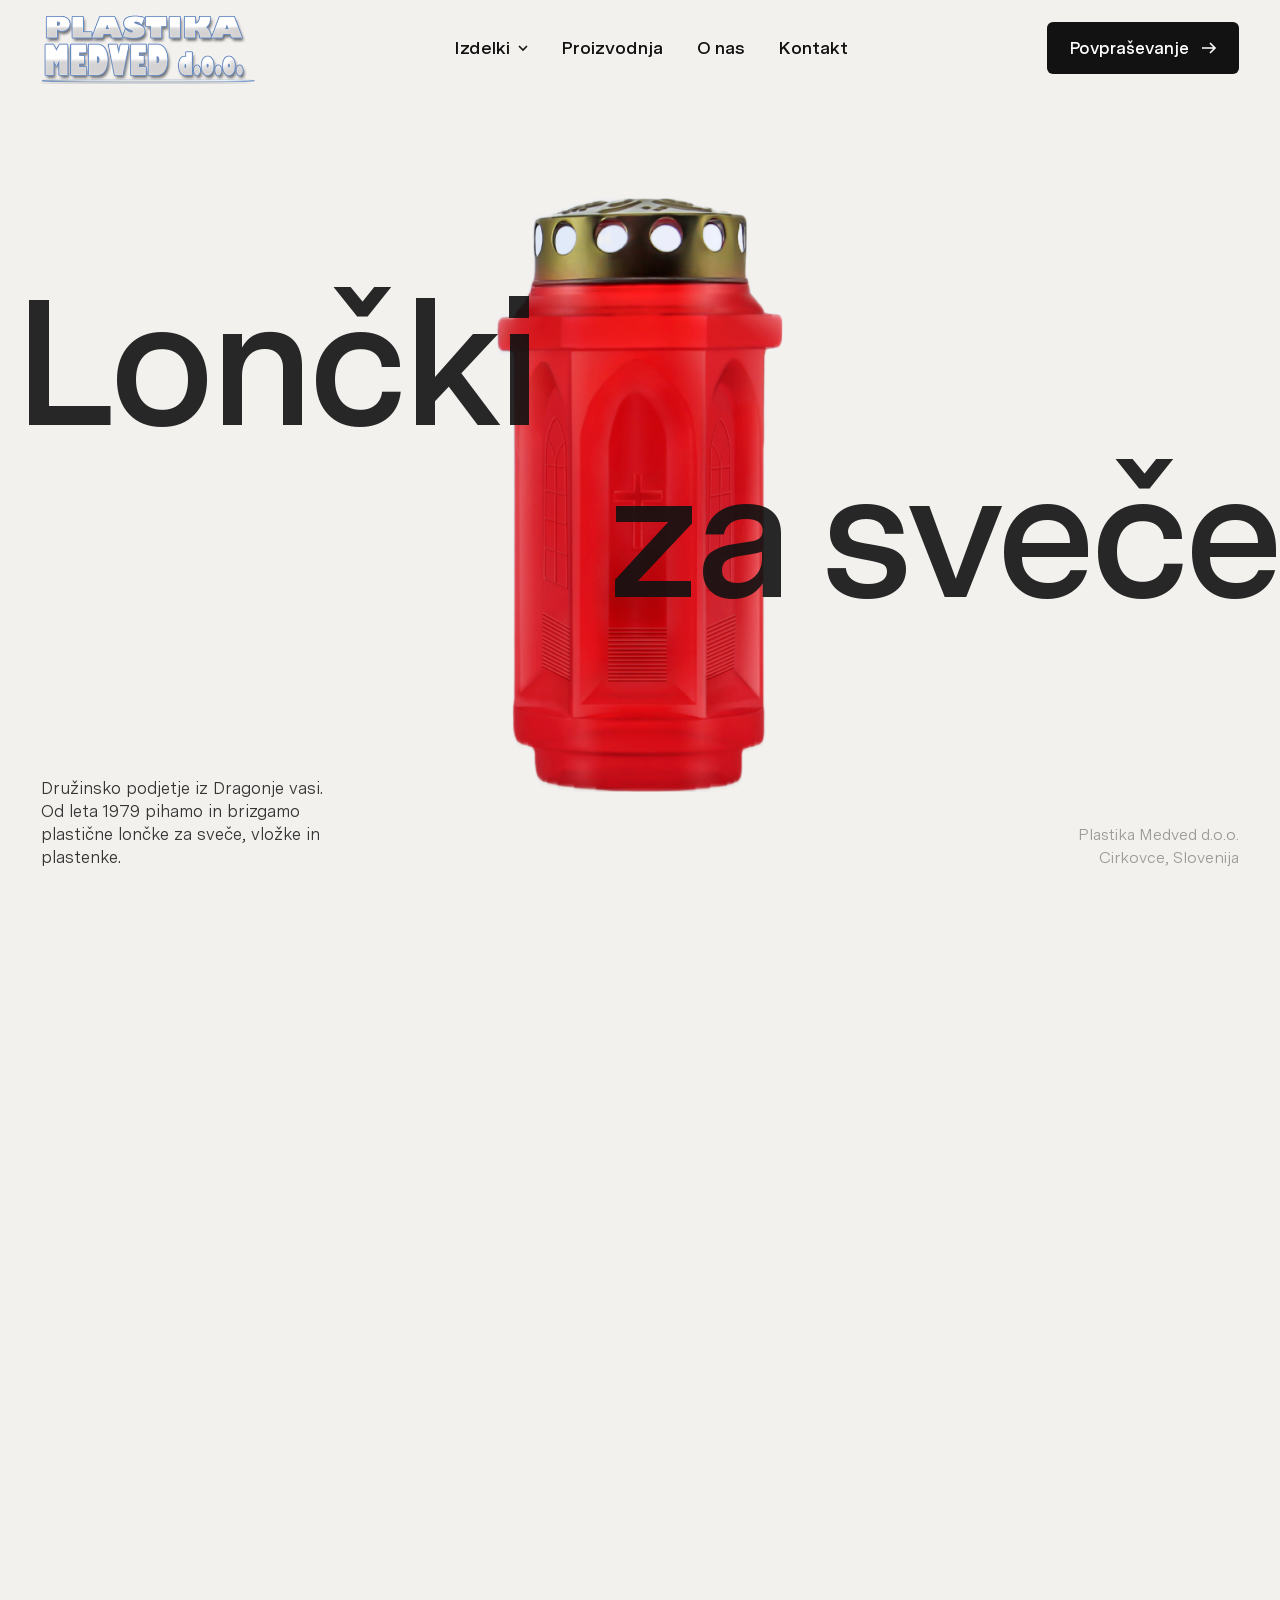
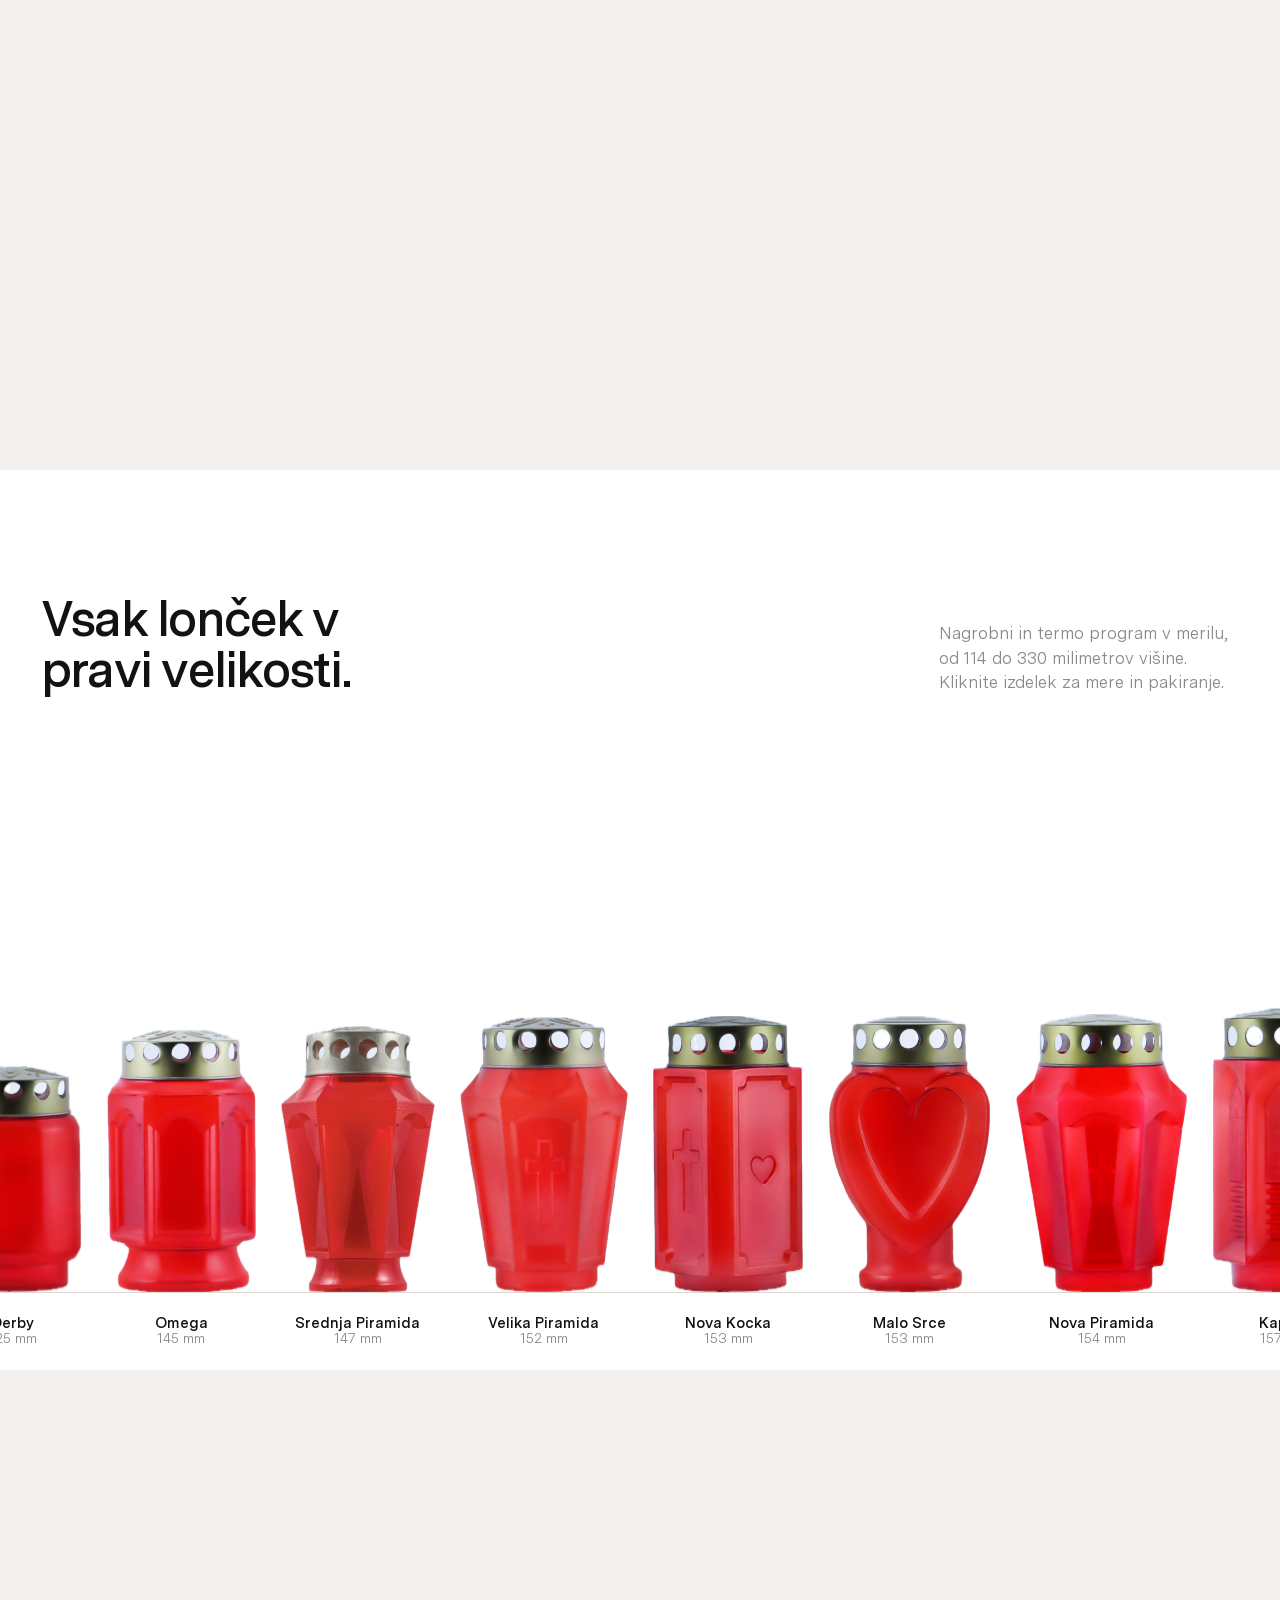
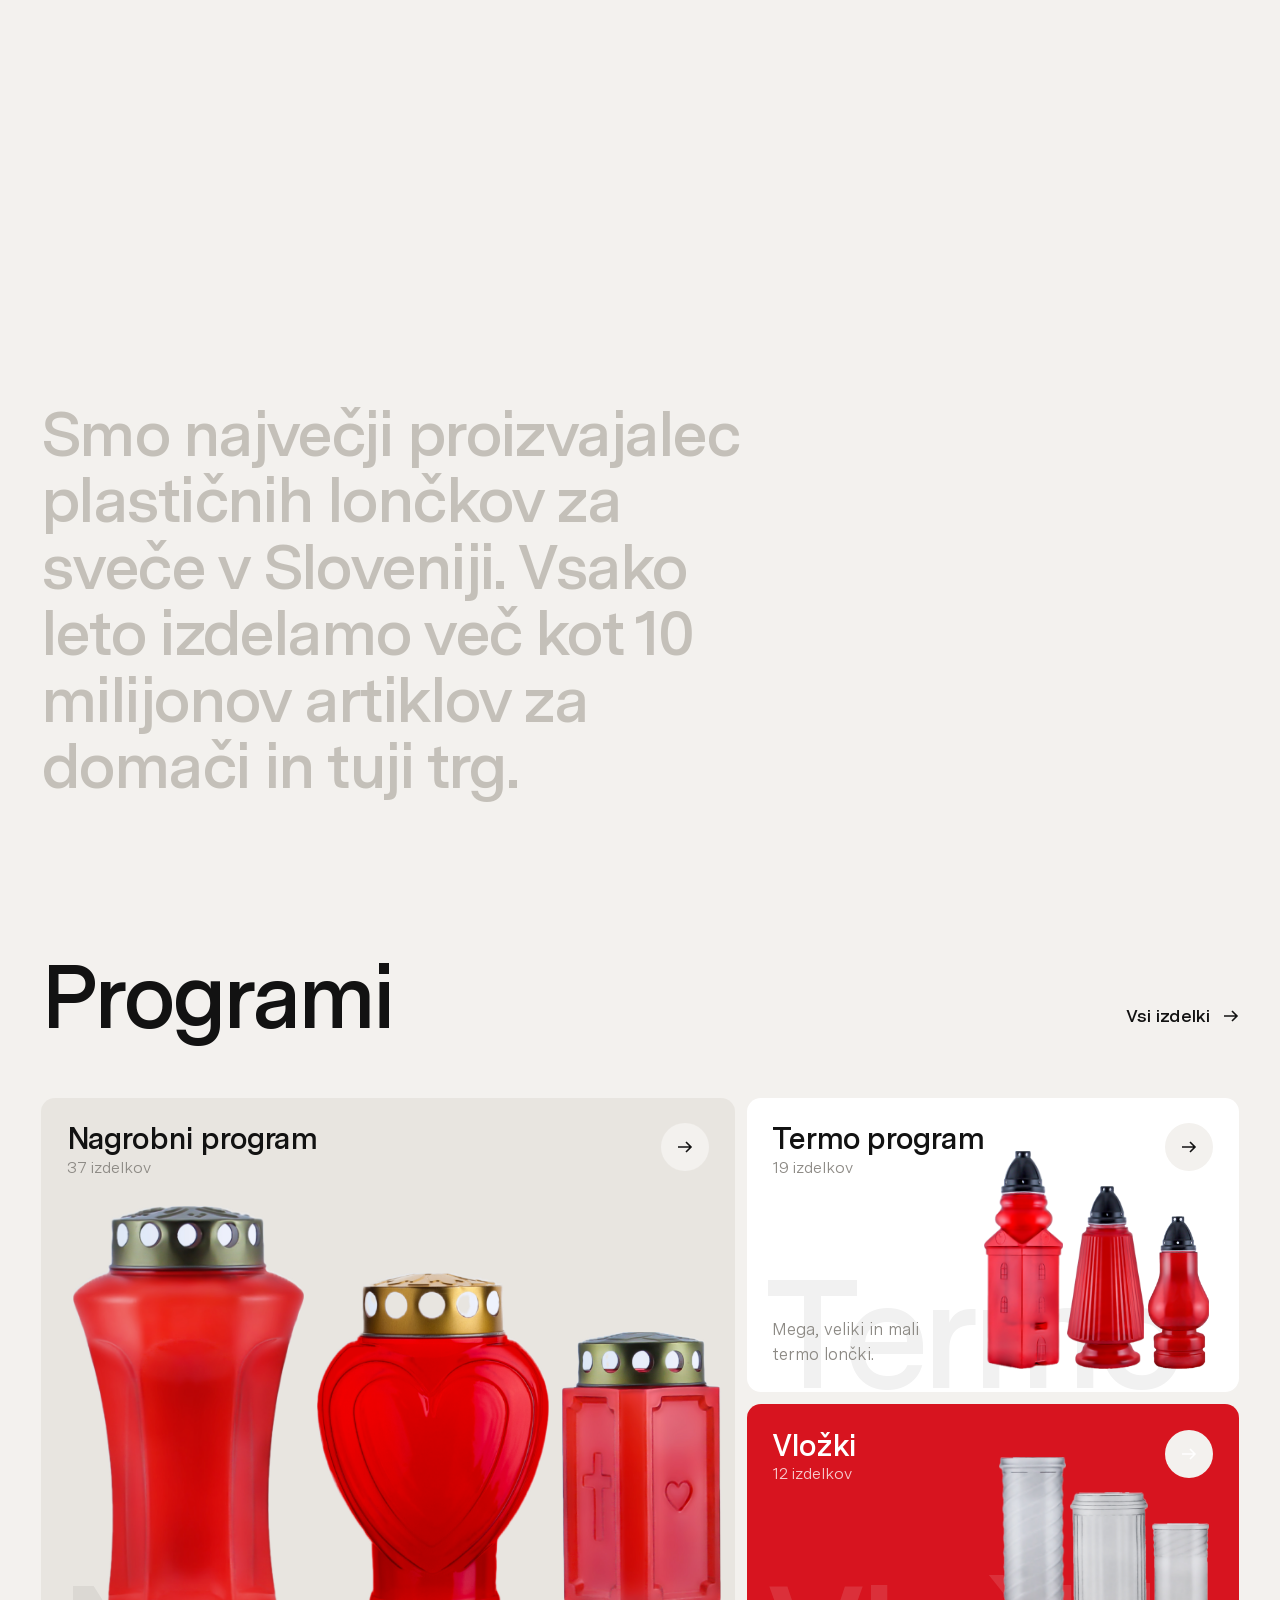
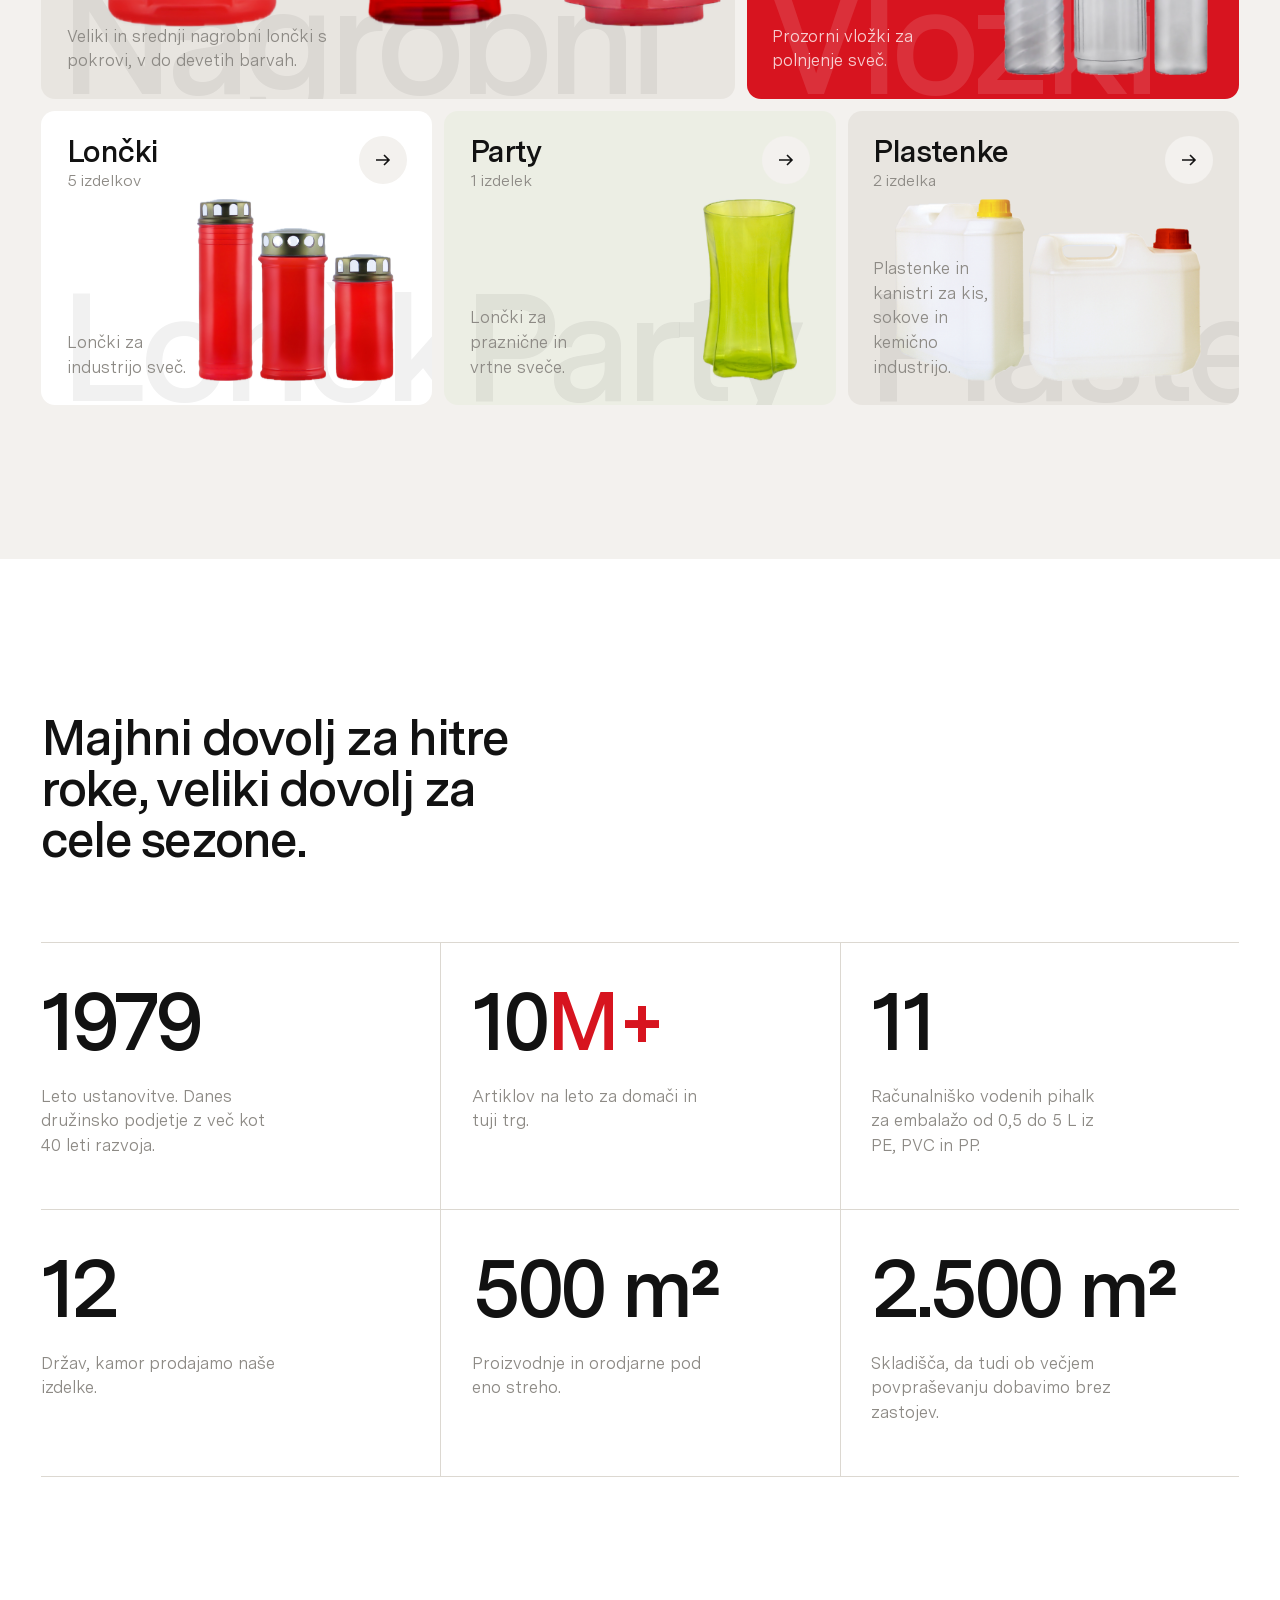
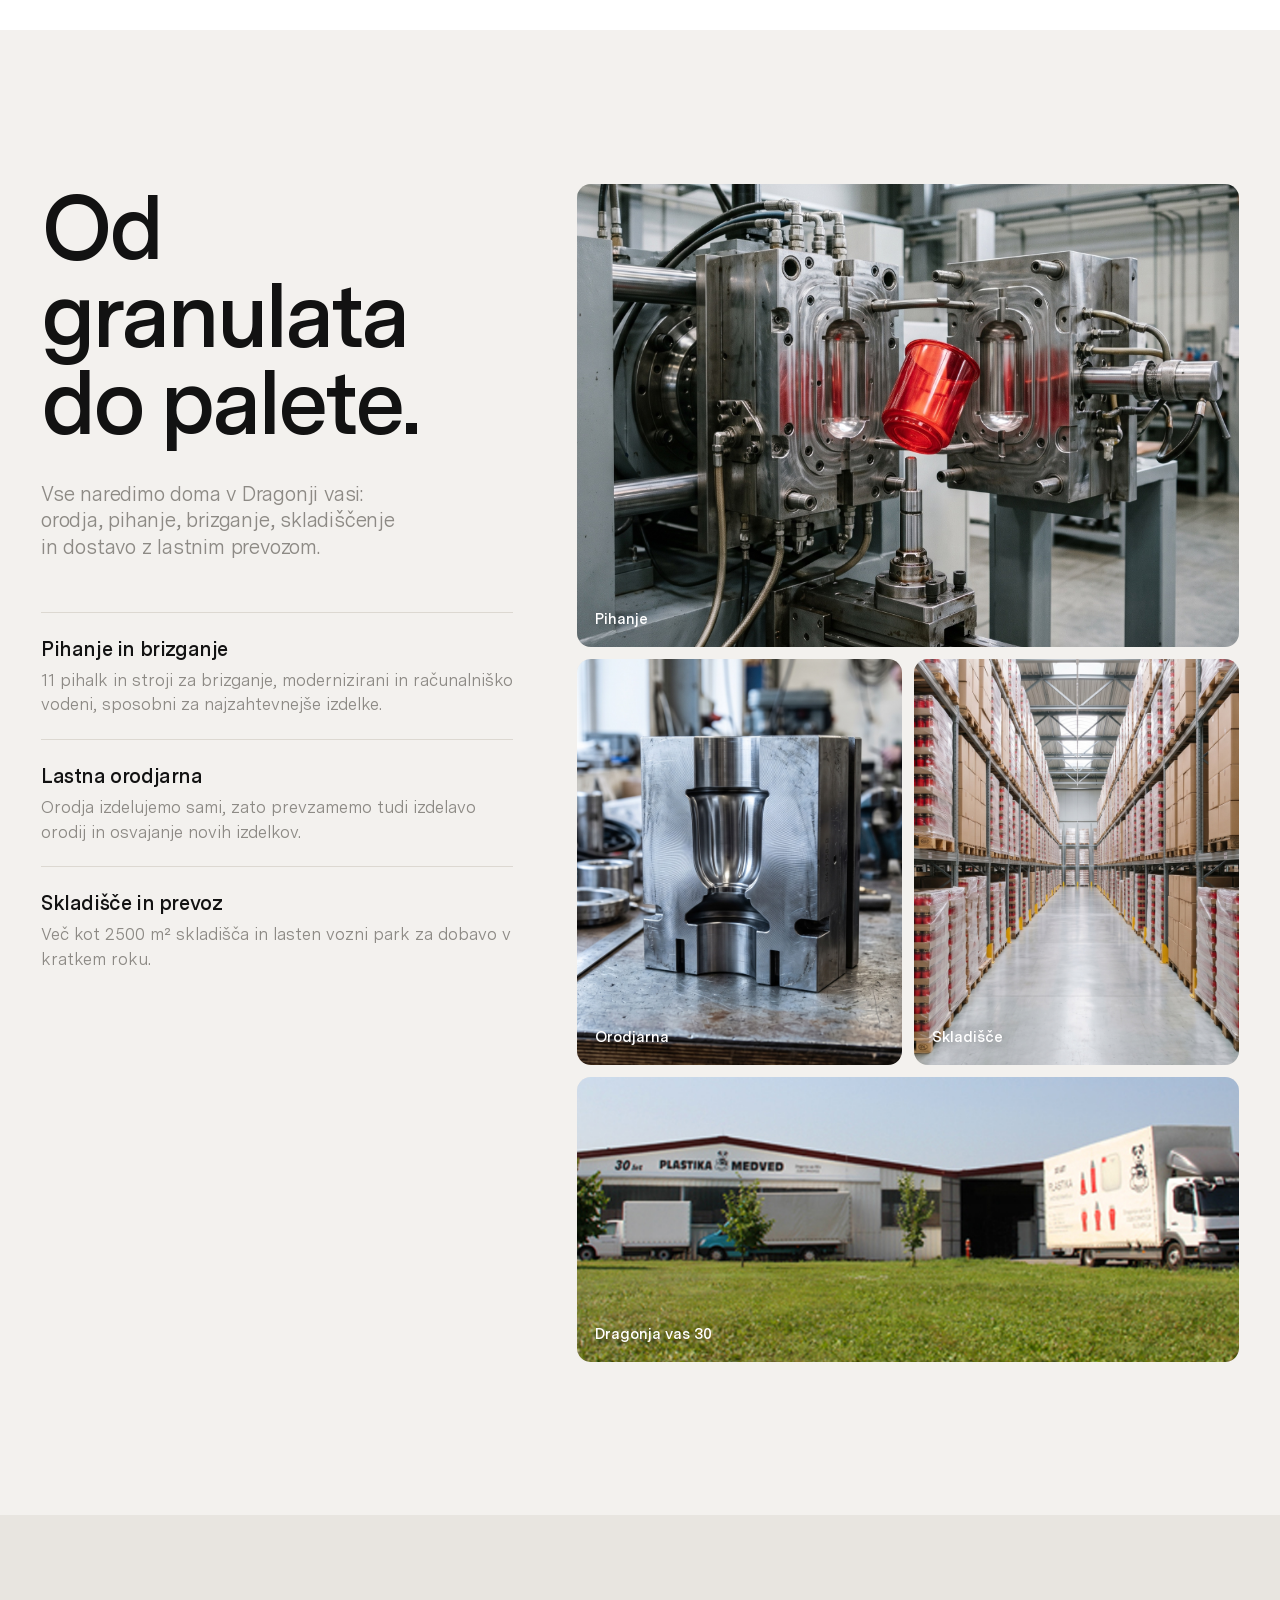
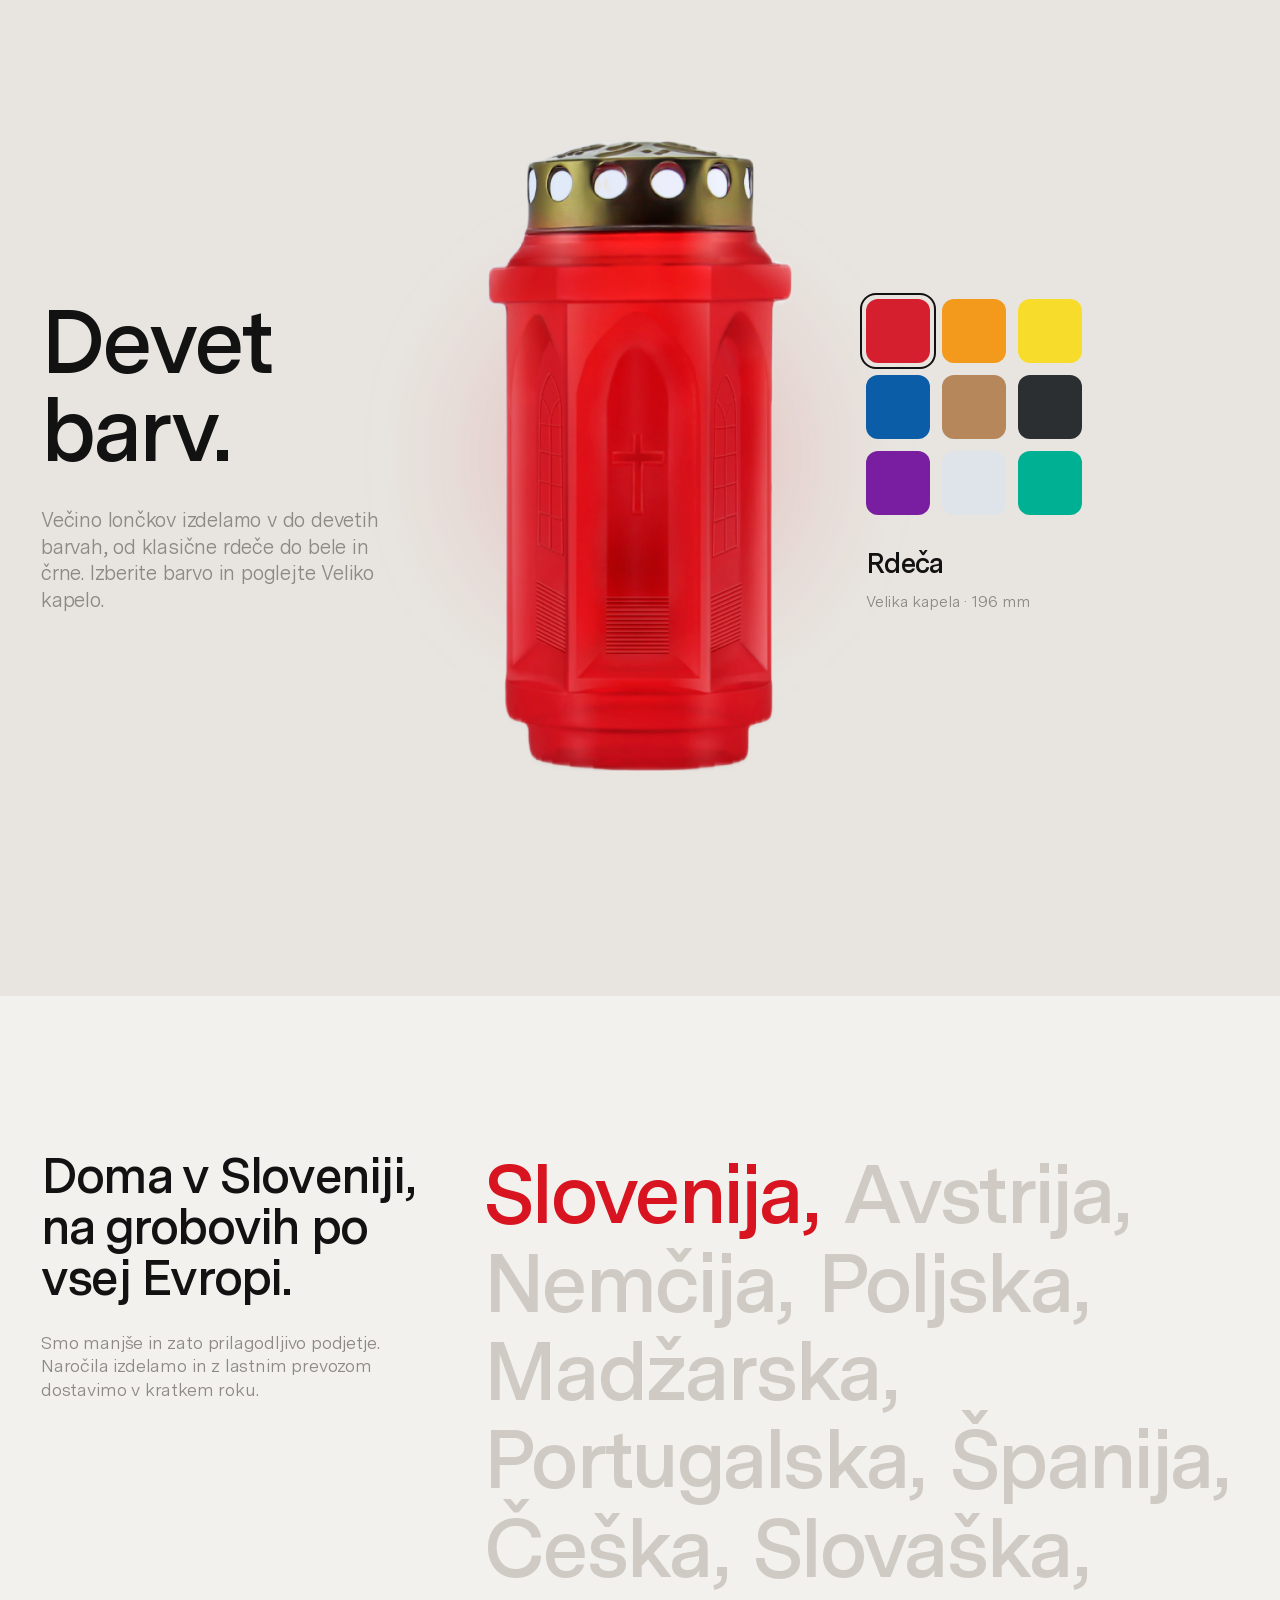
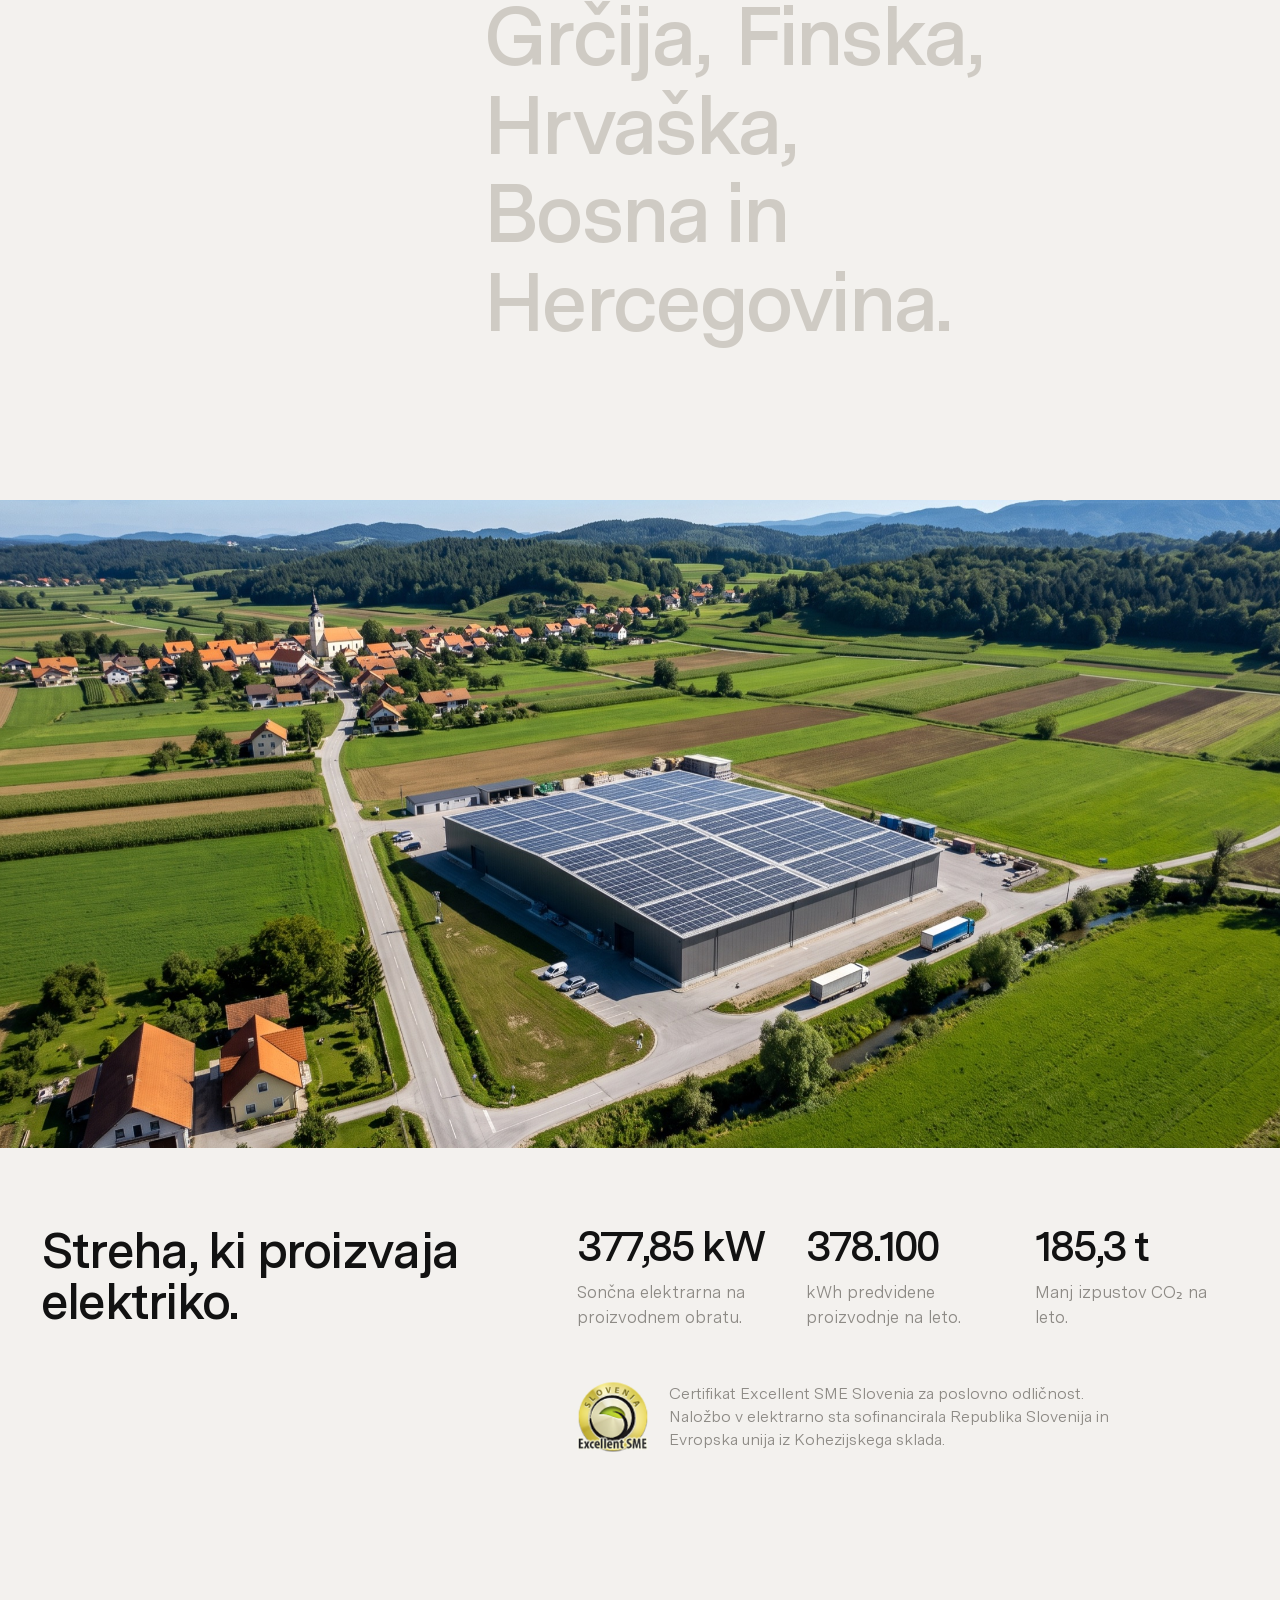
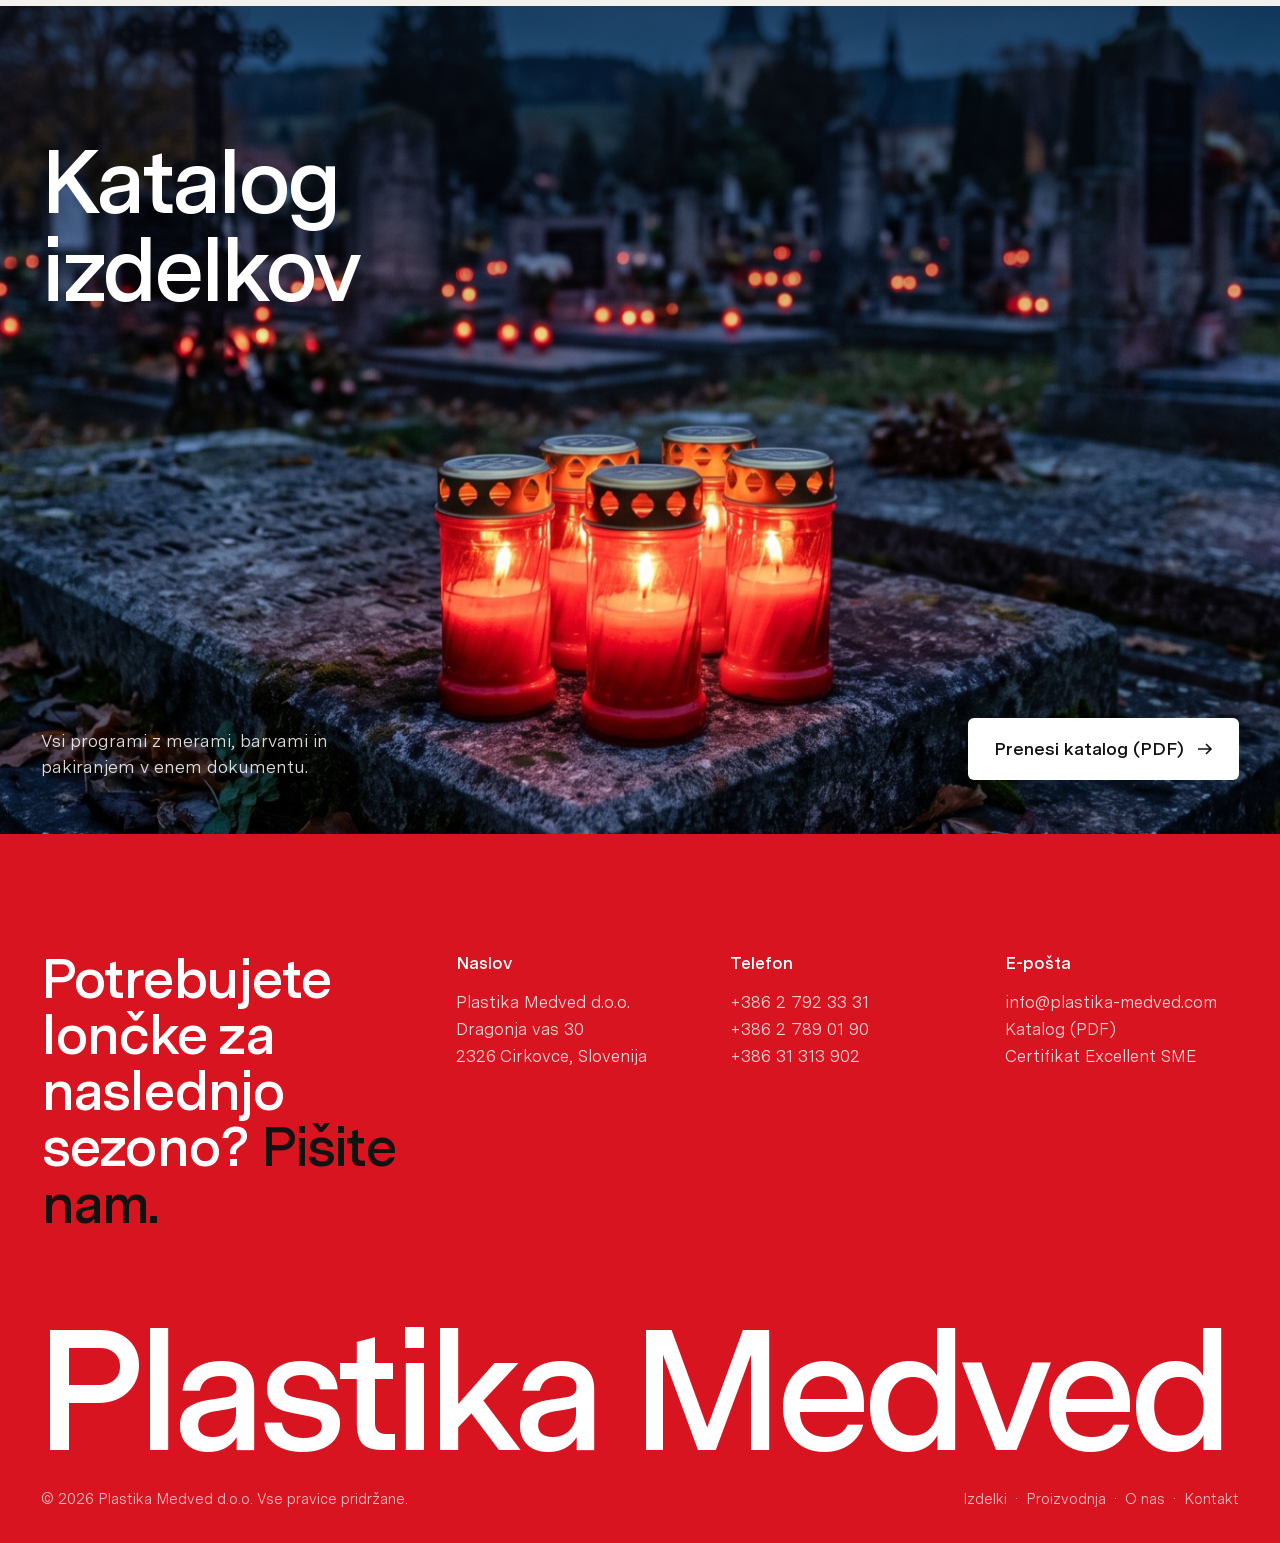
==== index.html @ 5fda0aa8 "Plastika Medved redesign pitch Co-Authored-By: Claude Opus 5.5 <noreply@anthropic.com>" ====
<!doctype html>
<html lang="sl" class="no-js">
<head>
<meta charset="utf-8">
<meta name="viewport" content="width=device-width,initial-scale=1">
<title>Plastika Medved · Lončki za sveče od leta 1979</title>
<meta name="description" content="Plastika Medved d.o.o. iz Dragonje vasi je največji proizvajalec plastičnih lončkov za sveče v Sloveniji. Nagrobni in termo program, lončki, vložki in plastenke.">
<meta name="robots" content="noindex">
<link rel="icon" href="assets/img/favicon.png">
<link rel="stylesheet" href="assets/css/site.css?v=11">
<style>
/* HERO */
.hero{height:100vh;height:100svh;position:relative;overflow:hidden;background:var(--bg)}
.hero-stage{position:absolute;inset:0}
.hero-word{position:absolute;font-size:clamp(64px,14vw,330px);white-space:nowrap;z-index:4;pointer-events:none}
.hero-word.l{left:var(--gutter);top:calc(50% - .98em)}
.hero-word.r{right:var(--gutter);top:calc(50% - .02em)}
.hero-candle{position:absolute;left:50%;bottom:12vh;height:66vh;width:auto;transform:translateX(-50%);z-index:3;will-change:transform}
.hero-line{position:absolute;inset:auto 0 0 0;height:0}
.hero-ghost{position:absolute;bottom:12vh;width:auto;opacity:0;z-index:2;will-change:transform,opacity}
.hero-foot{position:absolute;left:var(--gutter);right:var(--gutter);bottom:clamp(28px,4vh,48px);display:flex;justify-content:space-between;align-items:flex-end;gap:24px;z-index:4}
.hero-foot p{max-width:30ch;font-size:clamp(17px,1.25vw,22px);line-height:1.35}
.hero-foot .meta{font-size:16px;color:var(--gray);text-align:right}
.hero-end{position:absolute;left:0;right:0;top:calc(var(--nav-h) + 6vh);text-align:center;opacity:0;z-index:4}
.hero-end .h3{max-width:16ch;margin:0 auto}

/* SCALE LINE-UP */
.scale{background:var(--paper);position:relative;overflow:hidden}
.scale-pin{height:100vh;height:100svh;display:flex;flex-direction:column;justify-content:space-between;padding:calc(var(--nav-h) + 3vh) 0 5vh}
.scale-head{display:flex;justify-content:space-between;align-items:flex-end;gap:40px}
.scale-head .h3{max-width:14ch}
.scale-head p{max-width:30ch;color:var(--gray)}
.scale-track{display:flex;align-items:flex-end;gap:clamp(18px,2vw,40px);padding:0 var(--gutter);width:max-content;position:relative}
.scale-track::after{content:"";position:absolute;left:0;right:0;bottom:52px;height:1px;background:var(--stone-2)}
.sitem{display:flex;flex-direction:column;align-items:center;gap:22px;flex:none;cursor:pointer}
.sitem img{width:auto;transition:transform .5s var(--ease)}
.sitem:hover img{transform:translateY(-10px)}
.sitem span{font-size:14px;color:var(--gray);white-space:nowrap;height:30px;text-align:center;line-height:1.1}
.sitem span b{display:block;color:var(--ink);font-weight:500;font-size:15px}
.scale-progress{height:2px;background:var(--stone);margin:0 var(--gutter);position:relative}
.scale-progress i{position:absolute;inset:0;background:var(--red);transform-origin:left;transform:scaleX(0)}

/* STATEMENT */
.statement p{font-size:clamp(34px,5vw,104px);font-weight:500;letter-spacing:-.04em;line-height:1.04;max-width:20ch}
.statement .fw{transition:none}

/* PROGRAMS BENTO */
.programs-head{display:flex;justify-content:space-between;align-items:flex-end;gap:40px;margin-bottom:clamp(40px,4vw,72px)}
.bento{display:grid;grid-template-columns:repeat(12,1fr);grid-auto-rows:clamp(240px,23vw,460px);gap:12px}
.tile{position:relative;border-radius:14px;overflow:hidden;background:var(--paper);padding:clamp(22px,2vw,36px);display:flex;flex-direction:column;justify-content:space-between}
.tile .word{position:absolute;left:clamp(14px,1.4vw,28px);bottom:-.12em;font-size:clamp(80px,12vw,250px);font-weight:500;letter-spacing:-.06em;line-height:1;color:rgba(18,18,18,.06);white-space:nowrap;pointer-events:none}
.tile .t-top{display:flex;justify-content:space-between;align-items:flex-start;position:relative;z-index:2;gap:20px}
.tile h3{font-size:clamp(26px,2.4vw,46px);letter-spacing:-.035em;font-weight:500;line-height:1.02}
.tile .cnt{font-size:16px;color:var(--gray);white-space:nowrap}
.tile p{position:relative;z-index:2;max-width:26ch;font-size:17px;color:var(--gray)}
.tile .prods{position:absolute;right:clamp(14px,3vw,60px);bottom:8%;height:74%;display:flex;align-items:flex-end;gap:2%;z-index:1}
.tile .prods img{height:100%;width:auto;transition:transform .7s var(--ease)}
.tile .prods img:nth-child(2){height:84%}
.tile .prods img:nth-child(3){height:70%}
.tile:hover .prods img{transform:translateY(-10px)}
.tile:hover .prods img:nth-child(2){transform:translateY(-16px);transition-delay:.04s}
.tile:hover .prods img:nth-child(3){transform:translateY(-22px);transition-delay:.08s}
.tile .go{position:absolute;right:clamp(22px,2vw,36px);top:clamp(22px,2vw,36px);width:48px;height:48px;border-radius:50%;background:var(--bg);display:grid;place-items:center;z-index:3;transition:background .3s,color .3s}
.tile .go svg{width:16px;height:16px}
.tile:hover .go{background:var(--red);color:#fff}
.tile .t-top{padding-right:64px}
.t-nagrobni{grid-column:span 7;grid-row:span 2;background:var(--stone)}
.t-nagrobni .prods{height:70%;bottom:12%}
.t-termo{grid-column:span 5;grid-row:span 1}
.t-vlozki{grid-column:span 5;grid-row:span 1;background:var(--red);color:#fff}
.t-vlozki .cnt,.t-vlozki p{color:rgba(255,255,255,.78)}
.t-vlozki .word{color:rgba(255,255,255,.12)}
.t-loncki{grid-column:span 4;background:var(--paper)}
.t-party{grid-column:span 4;background:#eceee4}
.t-plastenke{grid-column:span 4;background:var(--stone)}
.t-loncki .prods,.t-party .prods,.t-plastenke .prods{height:62%;max-width:54%;justify-content:flex-end}
.tile .prods img{max-width:100%;object-fit:contain;object-position:bottom}
.t-loncki p,.t-party p,.t-plastenke p,.t-termo p,.t-vlozki p{max-width:42%}

/* NUMBERS */
.numbers{background:var(--paper)}
.numbers-grid{display:grid;grid-template-columns:repeat(3,1fr);margin-top:clamp(56px,6vw,110px);border-top:1px solid var(--stone-2)}
.num{padding:clamp(28px,3vw,52px) clamp(0px,2vw,40px) clamp(40px,4vw,72px) 0;border-bottom:1px solid var(--stone-2)}
.num:not(:nth-child(3n+1)){padding-left:clamp(20px,2.4vw,48px);border-left:1px solid var(--stone-2)}
.num strong{display:block;white-space:nowrap;font-size:clamp(56px,6.4vw,150px);font-weight:500;letter-spacing:-.055em;line-height:1;padding-bottom:.08em}
.num strong em{font-style:normal;color:var(--red)}
.num > span{display:block;max-width:24ch;color:var(--gray);margin-top:14px}

/* PRODUCTION */
.prod{display:grid;grid-template-columns:5fr 7fr;gap:clamp(32px,5vw,120px);align-items:start}
.prod-text{position:sticky;top:calc(var(--nav-h) + 6vh)}
.prod-text .lead{margin-top:28px;color:var(--gray)}
.prod-steps{margin-top:clamp(40px,4vw,72px);display:flex;flex-direction:column}
.prod-steps div{padding:22px 0;border-top:1px solid var(--stone-2)}
.prod-steps b{font-weight:500;font-size:clamp(20px,1.5vw,28px);letter-spacing:-.02em;display:block;margin-bottom:4px}
.prod-steps p{color:var(--gray);font-size:17px}
.prod-media{display:flex;flex-direction:column;gap:12px}
.frame{overflow:hidden;border-radius:14px;position:relative;background:var(--stone)}
.frame img{width:100%;height:118%;object-fit:cover;position:absolute;inset:-9% 0 auto 0}
.prod-media .frame:nth-child(1){aspect-ratio:3/2.1}
.prod-media .row{display:grid;grid-template-columns:1fr 1fr;gap:12px}
.prod-media .row .frame{aspect-ratio:4/5}
.cap{position:absolute;left:18px;bottom:16px;color:#fff;font-size:15px;font-weight:500;z-index:2;text-shadow:0 1px 12px rgba(0,0,0,.35)}

/* COLOURS */
.colors{background:var(--stone);overflow:hidden}
.colors-grid{display:grid;grid-template-columns:1fr 1fr 1fr;align-items:center;gap:40px;min-height:86vh}
.colors-grid .lead{margin-top:28px;color:var(--gray)}
.colors-stage{position:relative;height:min(70vh,760px);display:grid;place-items:center}
.colors-stage img{position:absolute;height:100%;width:auto;opacity:0;transform:translateY(16px) scale(.98);transition:opacity .6s var(--ease),transform .8s var(--ease)}
.colors-stage img.on{opacity:1;transform:none}
.colors-stage .glow{position:absolute;width:70%;aspect-ratio:1;border-radius:50%;filter:blur(80px);opacity:.28;transition:background .8s var(--ease)}
.swatches{display:grid;grid-template-columns:repeat(3,auto);gap:12px;justify-content:start}
.sw{width:clamp(64px,5vw,92px);aspect-ratio:1;border-radius:12px;position:relative;transition:transform .35s var(--ease)}
.sw::after{content:"";position:absolute;inset:-6px;border-radius:16px;border:2px solid var(--ink);opacity:0;transition:opacity .3s}
.sw.on::after{opacity:1}
.sw:hover{transform:translateY(-3px)}
.sw-name{margin-top:28px;font-size:clamp(26px,2.2vw,42px);font-weight:500;letter-spacing:-.03em}
.sw-name small{display:block;font-size:16px;color:var(--gray);letter-spacing:0;font-weight:400;margin-top:6px}

/* EXPORT */
.export-grid{display:grid;grid-template-columns:4fr 8fr;gap:clamp(32px,5vw,120px)}
.export-text{position:sticky;top:calc(var(--nav-h) + 6vh);align-self:start}
.export-grid .lead{margin-top:28px;color:var(--gray);font-size:clamp(18px,1.3vw,24px)}
.countries{display:flex;flex-wrap:wrap;gap:0 .32em;font-size:clamp(44px,6.4vw,136px);font-weight:500;letter-spacing:-.045em;line-height:1.08}
.countries span{color:#cfcbc4;transition:color .5s var(--ease)}
.countries span.lit{color:var(--ink)}
.countries span.home{color:var(--red)}

/* SOLAR */
.solar-img{height:clamp(420px,72vh,900px);border-radius:0}
.solar-img img{height:120%;inset:-10% 0 auto 0}
.solar-row{display:grid;grid-template-columns:5fr 7fr;gap:clamp(32px,5vw,120px);padding-top:clamp(56px,6vw,110px)}
.solar-stats{display:grid;grid-template-columns:repeat(3,1fr);gap:24px}
.solar-stats strong{display:block;white-space:nowrap;font-size:clamp(36px,3.3vw,72px);font-weight:500;letter-spacing:-.05em;line-height:1;padding-bottom:.08em}
.solar-stats span{color:var(--gray);font-size:17px;display:block;margin-top:10px}
.solar-note{display:flex;align-items:center;gap:20px;margin-top:clamp(40px,4vw,72px);color:var(--gray);font-size:16px;max-width:60ch}
.solar-note img{width:72px;height:72px;flex:none}

/* CATALOGUE CTA */
.cta{position:relative;height:clamp(560px,92vh,1100px);overflow:hidden;color:#fff}
.cta img{position:absolute;inset:-8% 0 auto 0;width:100%;height:116%;object-fit:cover}
.cta::after{content:"";position:absolute;inset:0;background:linear-gradient(180deg,rgba(8,12,22,.55) 0%,rgba(8,12,22,0) 45%)}
.cta-in{position:absolute;inset:0;z-index:2;padding:calc(var(--nav-h) + 4vh) var(--gutter) 6vh;display:flex;flex-direction:column;justify-content:space-between}
.cta-in .h2{max-width:11ch}
.cta-in .row{display:flex;justify-content:space-between;align-items:flex-end;gap:24px;flex-wrap:wrap}
.cta-in p{max-width:34ch;font-size:clamp(18px,1.3vw,24px);color:rgba(255,255,255,.86)}
.cta .btn{background:#fff;color:var(--ink)}
.cta .btn:hover{background:var(--red);color:#fff}

@media (max-width:1100px){
  .bento{grid-auto-rows:clamp(260px,46vw,420px)}
  .t-nagrobni{grid-column:span 12;grid-row:span 1}
  .t-termo,.t-vlozki{grid-column:span 6}
  .t-loncki,.t-party,.t-plastenke{grid-column:span 6}
  .t-plastenke{grid-column:span 12}
  .prod,.export-grid,.solar-row{grid-template-columns:1fr}
  .prod-text,.export-text{position:static}
  .colors-grid{grid-template-columns:1fr 1fr;min-height:0}
  .colors-grid > :first-child{grid-column:1/-1}
  .numbers-grid{grid-template-columns:1fr 1fr}
  .num:not(:nth-child(3n+1)){padding-left:0;border-left:0}
  .num:nth-child(2n){padding-left:clamp(20px,2.4vw,48px);border-left:1px solid var(--stone-2)}
}
@media (max-width:640px){
  .hero-word{font-size:21vw;top:auto;transform:none}
  .hero-word.l{left:var(--gutter);top:calc(var(--nav-h) + 9vh)}
  .hero-word.r{right:var(--gutter);top:calc(var(--nav-h) + 9vh + 1em)}
  .hero-candle{height:42vh;bottom:25vh}
  .hero-ghost{bottom:25vh}
  .hero-foot{flex-direction:column;align-items:flex-start;gap:8px}
  .hero-foot .meta{text-align:left}
  .scale-head{flex-direction:column;align-items:flex-start;gap:14px}
  .t-termo,.t-vlozki,.t-loncki,.t-party,.t-plastenke{grid-column:span 12}
  .tile .word{font-size:28vw}
  .numbers-grid{grid-template-columns:1fr}
  .num:nth-child(2n){padding-left:0;border-left:0}
  .colors-grid{grid-template-columns:1fr}
  .colors-stage{height:52vh}
  .swatches{grid-template-columns:repeat(5,auto)}
  .sw{width:56px}
  .solar-stats{grid-template-columns:1fr;gap:28px}
  .prod-media .row{grid-template-columns:1fr}
}
</style>
</head>
<body data-page="home">

<main>
  <!-- HERO -->
  <section class="hero" id="hero">
    <div class="hero-stage">
      <h1 class="display hero-word l" id="hw1">Lončki</h1>
      <div class="display hero-word r" id="hw2" aria-hidden="true">za sveče</div>
      <img class="hero-candle" id="heroCandle" src="assets/products/velika-kapela.png" alt="Nagrobna sveča Velika kapela, rdeča">
      <div class="hero-end" id="heroEnd"><p class="h3">Šest programov, več kot 70 izdelkov.</p></div>
      <div class="hero-foot" id="heroFoot">
        <p>Družinsko podjetje iz Dragonje vasi. Od leta 1979 pihamo in brizgamo plastične lončke za sveče, vložke in plastenke.</p>
        <div class="meta">Plastika Medved d.o.o.<br>Cirkovce, Slovenija</div>
      </div>
    </div>
  </section>

  <!-- SCALE -->
  <section class="scale" id="scale">
    <div class="scale-pin">
      <div class="scale-head wrap">
        <h2 class="h3">Vsak lonček v pravi velikosti.</h2>
        <p>Nagrobni in termo program v merilu, od 114 do 330 milimetrov višine. Kliknite izdelek za mere in pakiranje.</p>
      </div>
      <div class="scale-track" id="scaleTrack"></div>
      <div class="scale-progress"><i id="scaleBar"></i></div>
    </div>
  </section>

  <!-- STATEMENT -->
  <section class="section wrap statement">
    <p data-fill>Smo največji proizvajalec plastičnih lončkov za sveče v Sloveniji. Vsako leto izdelamo več kot 10 milijonov artiklov za domači in tuji trg.</p>
  </section>

  <!-- PROGRAMS -->
  <section class="wrap" style="padding-bottom:clamp(96px,12vw,240px)">
    <div class="programs-head">
      <h2 class="h2 display rv">Programi</h2>
      <a class="btn ghost rv" href="izdelki.html">Vsi izdelki <svg viewBox="0 0 16 16" fill="none"><path d="M1 8h13M9 3l5 5-5 5" stroke="currentColor" stroke-width="1.6"/></svg></a>
    </div>
    <div class="bento" id="bento"></div>
  </section>

  <!-- NUMBERS -->
  <section class="section numbers">
    <div class="wrap">
      <h2 class="h3 rv" style="max-width:18ch">Majhni dovolj za hitre roke, veliki dovolj za cele sezone.</h2>
      <div class="numbers-grid">
        <div class="num rv"><strong data-count="1979" data-plain>1979</strong><span>Leto ustanovitve. Danes družinsko podjetje z več kot 40 leti razvoja.</span></div>
        <div class="num rv" data-d=".08"><strong><span data-count="10">10</span><em>M+</em></strong><span>Artiklov na leto za domači in tuji trg.</span></div>
        <div class="num rv" data-d=".16"><strong data-count="11">11</strong><span>Računalniško vodenih pihalk za embalažo od 0,5 do 5 L iz PE, PVC in PP.</span></div>
        <div class="num rv"><strong data-count="12">12</strong><span>Držav, kamor prodajamo naše izdelke.</span></div>
        <div class="num rv" data-d=".08"><strong><span data-count="500">500</span> m²</strong><span>Proizvodnje in orodjarne pod eno streho.</span></div>
        <div class="num rv" data-d=".16"><strong><span data-count="2500">2500</span> m²</strong><span>Skladišča, da tudi ob večjem povpraševanju dobavimo brez zastojev.</span></div>
      </div>
    </div>
  </section>

  <!-- PRODUCTION -->
  <section class="section wrap">
    <div class="prod">
      <div class="prod-text">
        <h2 class="h2 display rv">Od granulata do palete.</h2>
        <p class="lead rv">Vse naredimo doma v Dragonji vasi: orodja, pihanje, brizganje, skladiščenje in dostavo z lastnim prevozom.</p>
        <div class="prod-steps">
          <div class="rv"><span><b>Pihanje in brizganje</b><p>11 pihalk in stroji za brizganje, modernizirani in računalniško vodeni, sposobni za najzahtevnejše izdelke.</p></span></div>
          <div class="rv"><span><b>Lastna orodjarna</b><p>Orodja izdelujemo sami, zato prevzamemo tudi izdelavo orodij in osvajanje novih izdelkov.</p></span></div>
          <div class="rv"><span><b>Skladišče in prevoz</b><p>Več kot 2500 m² skladišča in lasten vozni park za dobavo v kratkem roku.</p></span></div>
        </div>
      </div>
      <div class="prod-media">
        <div class="frame rv"><img data-par src="assets/img/machine.jpg" alt="Pihalka z odprtim orodjem in rdečim lončkom"><span class="cap">Pihanje</span></div>
        <div class="row">
          <div class="frame rv"><img data-par src="assets/img/mould.jpg" alt="Jekleno orodje za lonček"><span class="cap">Orodjarna</span></div>
          <div class="frame rv" data-d=".1"><img data-par src="assets/img/warehouse.jpg" alt="Skladišče s paletami lončkov"><span class="cap">Skladišče</span></div>
        </div>
        <div class="frame rv" style="aspect-ratio:906/390"><img data-par src="assets/img/01.jpg" alt="Proizvodni obrat Plastika Medved v Dragonji vasi"><span class="cap">Dragonja vas 30</span></div>
      </div>
    </div>
  </section>

  <!-- COLOURS -->
  <section class="section colors">
    <div class="wrap colors-grid">
      <div>
        <h2 class="h2 display rv">Devet barv.</h2>
        <p class="lead rv">Večino lončkov izdelamo v do devetih barvah, od klasične rdeče do bele in črne. Izberite barvo in poglejte Veliko kapelo.</p>
      </div>
      <div class="colors-stage" id="colorStage"><div class="glow" id="colorGlow"></div></div>
      <div>
        <div class="swatches" id="swatches" role="radiogroup" aria-label="Barva lončka"></div>
        <div class="sw-name" id="swName">Rdeča<small>Velika kapela · 196 mm</small></div>
      </div>
    </div>
  </section>

  <!-- EXPORT -->
  <section class="section wrap">
    <div class="export-grid">
      <div class="export-text">
        <h2 class="h3 rv">Doma v Sloveniji, na grobovih po vsej Evropi.</h2>
        <p class="lead rv">Smo manjše in zato prilagodljivo podjetje. Naročila izdelamo in z lastnim prevozom dostavimo v kratkem roku.</p>
      </div>
      <div class="countries" id="countries"></div>
    </div>
  </section>

  <!-- SOLAR -->
  <section style="padding-bottom:clamp(96px,12vw,240px)">
    <div class="frame solar-img"><img data-par src="assets/img/solar.jpg" alt="Sončna elektrarna na strehi proizvodnega obrata"></div>
    <div class="wrap solar-row">
      <h2 class="h3 rv">Streha, ki proizvaja elektriko.</h2>
      <div>
        <div class="solar-stats">
          <div class="rv"><strong>377,85 kW</strong><span>Sončna elektrarna na proizvodnem obratu.</span></div>
          <div class="rv" data-d=".08"><strong>378.100</strong><span>kWh predvidene proizvodnje na leto.</span></div>
          <div class="rv" data-d=".16"><strong>185,3 t</strong><span>Manj izpustov CO₂ na leto.</span></div>
        </div>
        <div class="solar-note rv"><img src="assets/img/esme.png" alt="Excellent SME Slovenia">Certifikat Excellent SME Slovenia za poslovno odličnost. Naložbo v elektrarno sta sofinancirala Republika Slovenija in Evropska unija iz Kohezijskega sklada.</div>
      </div>
    </div>
  </section>

  <!-- CATALOGUE -->
  <section class="cta">
    <img data-par src="assets/img/dusk.jpg" alt="Rdeče sveče na pokopališču ob mraku">
    <div class="cta-in">
      <h2 class="h2 display">Katalog izdelkov</h2>
      <div class="row">
        <p>Vsi programi z merami, barvami in pakiranjem v enem dokumentu.</p>
        <a class="btn" href="assets/docs/katalog-plastika-medved.pdf" target="_blank">Prenesi katalog (PDF) <svg viewBox="0 0 16 16" fill="none"><path d="M1 8h13M9 3l5 5-5 5" stroke="currentColor" stroke-width="1.6"/></svg></a>
      </div>
    </div>
  </section>
</main>

<div id="footer"></div>

<script src="assets/js/products.js?v=11"></script>
<script src="assets/js/vendor/gsap.min.js"></script>
<script src="assets/js/vendor/ScrollTrigger.min.js"></script>
<script src="assets/js/vendor/lenis.min.js"></script>
<script src="assets/js/site.js?v=11"></script>
<script src="assets/js/home.js?v=11"></script>
</body>
</html>
---- assets/css/site.css ----
@font-face{font-family:"Messina Sans";src:url("../fonts/MessinaSans-Light.ttf") format("truetype");font-weight:300;font-display:swap}
@font-face{font-family:"Messina Sans";src:url("../fonts/MessinaSans-Book.ttf") format("truetype");font-weight:400;font-display:swap}
@font-face{font-family:"Messina Sans";src:url("../fonts/MessinaSans-SemiBold.ttf") format("truetype");font-weight:500;font-display:swap}
@font-face{font-family:"Messina Sans";src:url("../fonts/MessinaSans-Bold.ttf") format("truetype");font-weight:700;font-display:swap}

:root{
  --font:"Messina Sans","Helvetica Neue",Arial,sans-serif;
  --bg:#f3f1ee;
  --paper:#ffffff;
  --stone:#e8e5e0;
  --stone-2:#dcd8d1;
  --ink:#121212;
  --gray:#8d8a85;
  --gray-2:#b9b5ae;
  --red:#d7141f;
  --red-deep:#a90d16;
  --gutter:clamp(20px,3.2vw,64px);
  --nav-h:96px;
  --ease:cubic-bezier(.2,.7,.1,1);
}
*{box-sizing:border-box;margin:0;padding:0}
html{-webkit-text-size-adjust:100%}
html.lenis,html.lenis body{height:auto}
.lenis.lenis-smooth{scroll-behavior:auto!important}
body{font-family:var(--font);background:var(--bg);color:var(--ink);font-size:clamp(17px,1.15vw,21px);line-height:1.45;font-weight:400;-webkit-font-smoothing:antialiased;overflow-x:hidden}
img{display:block;max-width:100%}
a{color:inherit;text-decoration:none}
button{font:inherit;color:inherit;background:none;border:0;cursor:pointer}
::selection{background:var(--red);color:#fff}

/* type */
.display{font-weight:500;letter-spacing:-.045em;line-height:.98;padding-bottom:.06em}
.h1{font-size:clamp(56px,11.5vw,240px)}
.h2{font-size:clamp(44px,7vw,150px)}
.h3{font-size:clamp(32px,3.9vw,80px);letter-spacing:-.035em;line-height:1.02;font-weight:500}
.h4{font-size:clamp(22px,1.8vw,34px);letter-spacing:-.02em;line-height:1.15;font-weight:500}
.lead{font-size:clamp(20px,1.6vw,30px);line-height:1.3;letter-spacing:-.01em;max-width:34ch}
.muted{color:var(--gray)}
.red{color:var(--red)}

.wrap{padding-left:var(--gutter);padding-right:var(--gutter)}
.section{padding-top:clamp(96px,12vw,240px);padding-bottom:clamp(96px,12vw,240px)}

/* buttons */
.btn{display:inline-flex;align-items:center;gap:.7em;font-size:18px;font-weight:500;padding:18px 26px;border-radius:6px;background:var(--ink);color:#fff;transition:background .3s var(--ease),transform .3s var(--ease)}
.btn:hover{background:var(--red)}
.btn.red-btn{background:var(--red)}
.btn.red-btn:hover{background:var(--ink)}
.btn.ghost{background:transparent;color:var(--ink);padding-left:0;padding-right:0}
.btn.ghost:hover{color:var(--red)}
.btn svg{width:16px;height:16px;transition:transform .3s var(--ease)}
.btn:hover svg{transform:translateX(4px)}

/* header */
.nav{position:fixed;inset:0 0 auto 0;height:var(--nav-h);z-index:50;display:flex;align-items:center;justify-content:space-between;gap:24px;padding:0 var(--gutter);transition:background .35s var(--ease),box-shadow .35s var(--ease),transform .45s var(--ease)}
.nav.solid{background:rgba(243,241,238,.92);backdrop-filter:blur(14px);-webkit-backdrop-filter:blur(14px)}
.nav.hide{transform:translateY(-100%)}
.nav-logo img{height:72px;width:auto}
.nav-links{display:flex;align-items:center;gap:clamp(20px,2.6vw,48px);font-size:18px;font-weight:500}
.nav-links > a,.nav-links > button{position:relative;padding:8px 0;display:flex;align-items:center;gap:8px}
.nav-links > a::after,.nav-links > button::after{content:"";position:absolute;left:0;right:0;bottom:2px;height:2px;background:var(--red);transform:scaleX(0);transform-origin:left;transition:transform .35s var(--ease)}
.nav-links > a:hover::after,.nav-links > button:hover::after,.nav-links > a[aria-current]::after{transform:scaleX(1)}
.nav-links .chev{width:10px;height:10px;transition:transform .3s var(--ease)}
.nav.mega-open .chev{transform:rotate(180deg)}
.nav-cta{display:flex;align-items:center;gap:24px}
.nav-cta .btn{padding:14px 22px;font-size:17px}
.burger{display:none;width:44px;height:44px;position:relative}
.burger span{position:absolute;left:10px;right:10px;height:2px;background:var(--ink);transition:transform .3s var(--ease),opacity .3s}
.burger span:nth-child(1){top:16px}.burger span:nth-child(2){top:26px}
.menu-open .burger span:nth-child(1){transform:translateY(5px) rotate(45deg)}
.menu-open .burger span:nth-child(2){transform:translateY(-5px) rotate(-45deg)}

/* mega menu */
.mega{position:fixed;left:0;right:0;top:var(--nav-h);z-index:49;background:var(--bg);padding:12px var(--gutter) 40px;display:grid;grid-template-columns:repeat(6,1fr);gap:12px;opacity:0;visibility:hidden;transform:translateY(-8px);transition:opacity .3s var(--ease),transform .3s var(--ease),visibility .3s}
.mega.open{opacity:1;visibility:visible;transform:none}
.mega a{background:var(--paper);border-radius:10px;padding:18px 18px 16px;display:flex;flex-direction:column;justify-content:space-between;height:clamp(200px,20vw,300px);overflow:hidden;position:relative;transition:background .3s var(--ease)}
.mega a:hover{background:var(--stone)}
.mega a img{position:absolute;bottom:-4%;right:12%;height:72%;width:auto;transition:transform .5s var(--ease)}
.mega a:hover img{transform:translateY(-6px) scale(1.03)}
.mega b{font-weight:500;font-size:20px;letter-spacing:-.01em;position:relative}
.mega small{font-size:15px;color:var(--gray);position:relative}
.mega-scrim{position:fixed;inset:0;z-index:48;background:rgba(18,18,18,.18);opacity:0;visibility:hidden;transition:opacity .3s,visibility .3s}
.mega-scrim.open{opacity:1;visibility:visible}

/* mobile menu */
.mnav{position:fixed;inset:0;z-index:45;background:var(--bg);padding:calc(var(--nav-h) + 20px) var(--gutter) 40px;display:flex;flex-direction:column;gap:6px;opacity:0;visibility:hidden;transition:opacity .35s var(--ease),visibility .35s}
.menu-open .mnav{opacity:1;visibility:visible}
.mnav a{font-size:44px;font-weight:500;letter-spacing:-.035em;line-height:1.15}
.mnav .sub{display:flex;flex-wrap:wrap;gap:8px 18px;margin:6px 0 18px}
.mnav .sub a{font-size:19px;color:var(--gray);letter-spacing:0}
.mnav .btn{margin-top:auto;align-self:flex-start;font-size:18px;letter-spacing:0}

/* reveal */
.rv{opacity:0;transform:translateY(40px)}
.no-js .rv,.reduced .rv{opacity:1;transform:none}

/* page hero (subpages) */
.phero{padding-top:calc(var(--nav-h) + clamp(60px,9vw,180px));padding-bottom:clamp(48px,6vw,120px)}
.phero .lead{margin-top:32px}

/* footer */
.foot{background:var(--red);color:#fff;padding-top:clamp(80px,9vw,180px);overflow:hidden}
.foot-top{display:grid;grid-template-columns:1.6fr 1fr 1fr 1fr;gap:40px;padding-bottom:clamp(60px,7vw,140px)}
.foot h3{font-size:clamp(36px,4.4vw,88px);letter-spacing:-.04em;line-height:1;font-weight:500;max-width:12ch}
.foot h3 a{color:var(--ink);transition:color .3s}
.foot h3 a:hover{color:#fff}
.foot-col{font-size:17px;line-height:1.6;color:rgba(255,255,255,.8)}
.foot-col b{display:block;color:#fff;font-weight:500;margin-bottom:12px;font-size:17px}
.foot-col a:hover{color:#fff}
.foot-word{font-size:clamp(44px,13.4vw,420px);font-weight:500;letter-spacing:-.06em;line-height:.8;white-space:nowrap;padding-bottom:.02em;margin-left:-.04em;color:#fff}
.foot-base{display:flex;justify-content:space-between;gap:20px;padding:28px 0 32px;font-size:15px;color:rgba(255,255,255,.7);flex-wrap:wrap}
.foot-base a:hover{color:#fff}

/* product card (shared by catalogue + home) */
.pcard{background:var(--paper);border-radius:12px;position:relative;display:flex;flex-direction:column;overflow:hidden;cursor:pointer;transition:background .35s var(--ease)}
.pcard:hover{background:#fbfaf8}
.pcard .pimg{aspect-ratio:3/4;display:flex;align-items:flex-end;justify-content:center;padding:14% 18% 6%}
.pcard .pimg img{max-height:100%;width:auto;object-fit:contain;transition:transform .6s var(--ease)}
.pcard:hover .pimg img{transform:translateY(-8px) scale(1.04)}
.pcard .pmeta{display:flex;justify-content:space-between;align-items:flex-end;gap:10px;padding:16px 18px 18px}
.pcard .pname{font-weight:500;font-size:19px;letter-spacing:-.01em;line-height:1.15}
.pcard .pspec{font-size:15px;color:var(--gray);white-space:nowrap}

@media (max-width:1100px){
  .nav-links,.nav-cta .btn{display:none}
  .burger{display:block}
  .mega,.mega-scrim{display:none}
  .foot-top{grid-template-columns:1fr 1fr}
  .foot-top > :first-child{grid-column:1/-1}
}
@media (max-width:640px){
  :root{--nav-h:76px}
  .nav-logo img{height:48px}
  .foot-top{grid-template-columns:1fr}
  .mnav a{font-size:38px}
}
@media (prefers-reduced-motion:reduce){*{transition-duration:.01ms!important;animation-duration:.01ms!important}}

/* subpages */
.frame{overflow:hidden;border-radius:14px;position:relative;background:var(--stone)}
.frame img{width:100%;height:118%;object-fit:cover;position:absolute;inset:-9% 0 auto 0}
.bleed{height:clamp(420px,78vh,960px);border-radius:0}
.split{display:grid;grid-template-columns:1fr 1fr;gap:clamp(32px,5vw,120px);align-items:center;padding-top:clamp(64px,7vw,140px)}
.split .frame{aspect-ratio:4/5}
.split.rev .frame{order:2}
.split .txt .lead{margin-top:24px;color:var(--gray)}
.split .txt .h3{max-width:14ch}
.facts{display:flex;gap:clamp(28px,4vw,72px);margin-top:clamp(32px,3vw,56px);flex-wrap:wrap}
.facts strong{display:block;font-size:clamp(40px,4vw,84px);font-weight:500;letter-spacing:-.05em;line-height:1;padding-bottom:.08em;white-space:nowrap}
.facts span{color:var(--gray);font-size:17px}
.gallery{display:grid;grid-template-columns:repeat(4,1fr);gap:12px;margin-top:clamp(40px,4vw,72px)}
.gallery .frame{aspect-ratio:438/267}
.sec-title{display:flex;justify-content:space-between;align-items:flex-end;gap:40px;flex-wrap:wrap}
.sec-title p{max-width:34ch;color:var(--gray)}
.timeline{margin-top:clamp(48px,5vw,96px);border-top:1px solid var(--stone-2)}
.timeline div{display:grid;grid-template-columns:3fr 5fr 4fr;gap:clamp(20px,3vw,60px);padding:clamp(24px,2.4vw,44px) 0;border-bottom:1px solid var(--stone-2);align-items:baseline}
.timeline strong{font-size:clamp(40px,4.6vw,96px);font-weight:500;letter-spacing:-.05em;line-height:1;padding-bottom:.06em}
.timeline b{font-weight:500;font-size:clamp(22px,1.7vw,32px);letter-spacing:-.02em}
.timeline p{color:var(--gray)}
.people{display:grid;grid-template-columns:repeat(3,1fr);gap:12px;margin-top:clamp(40px,4vw,72px)}
.person{background:var(--paper);border-radius:14px;padding:clamp(24px,2.2vw,40px);display:flex;flex-direction:column;gap:6px;min-height:240px}
.person b{font-size:clamp(26px,2.2vw,42px);font-weight:500;letter-spacing:-.035em;line-height:1.05}
.person span{color:var(--gray)}
.person .links{margin-top:auto;display:flex;flex-direction:column;gap:2px;font-size:18px}
.person .links a:hover{color:var(--red)}
.form{display:grid;grid-template-columns:1fr 1fr;gap:12px}
.form label{display:flex;flex-direction:column;gap:8px;font-size:16px;color:var(--gray)}
.form .full{grid-column:1/-1}
.form input,.form textarea,.form select{font:inherit;font-size:19px;color:var(--ink);background:var(--paper);border:0;border-radius:10px;padding:18px 20px;outline:none;transition:box-shadow .3s;width:100%}
.form input:focus,.form textarea:focus,.form select:focus{box-shadow:0 0 0 2px var(--ink)}
.form textarea{min-height:180px;resize:vertical}
.form .send{grid-column:1/-1;display:flex;justify-content:space-between;align-items:center;gap:20px;flex-wrap:wrap;margin-top:8px}
.form .send small{color:var(--gray);font-size:15px;max-width:44ch}
.form .ok{grid-column:1/-1;background:var(--paper);border-radius:10px;padding:22px;font-size:19px;display:none}
.form.sent .ok{display:block}
.map{border-radius:14px;overflow:hidden;aspect-ratio:16/8;background:var(--stone);margin-top:clamp(64px,7vw,140px)}
.map iframe{width:100%;height:100%;border:0;filter:grayscale(1) contrast(1.05)}
@media (max-width:900px){
  .split{grid-template-columns:1fr}
  .split.rev .frame{order:0}
  .gallery{grid-template-columns:1fr 1fr}
  .timeline div{grid-template-columns:1fr;gap:8px}
  .people{grid-template-columns:1fr}
  .form{grid-template-columns:1fr}
  .map{aspect-ratio:4/5}
}
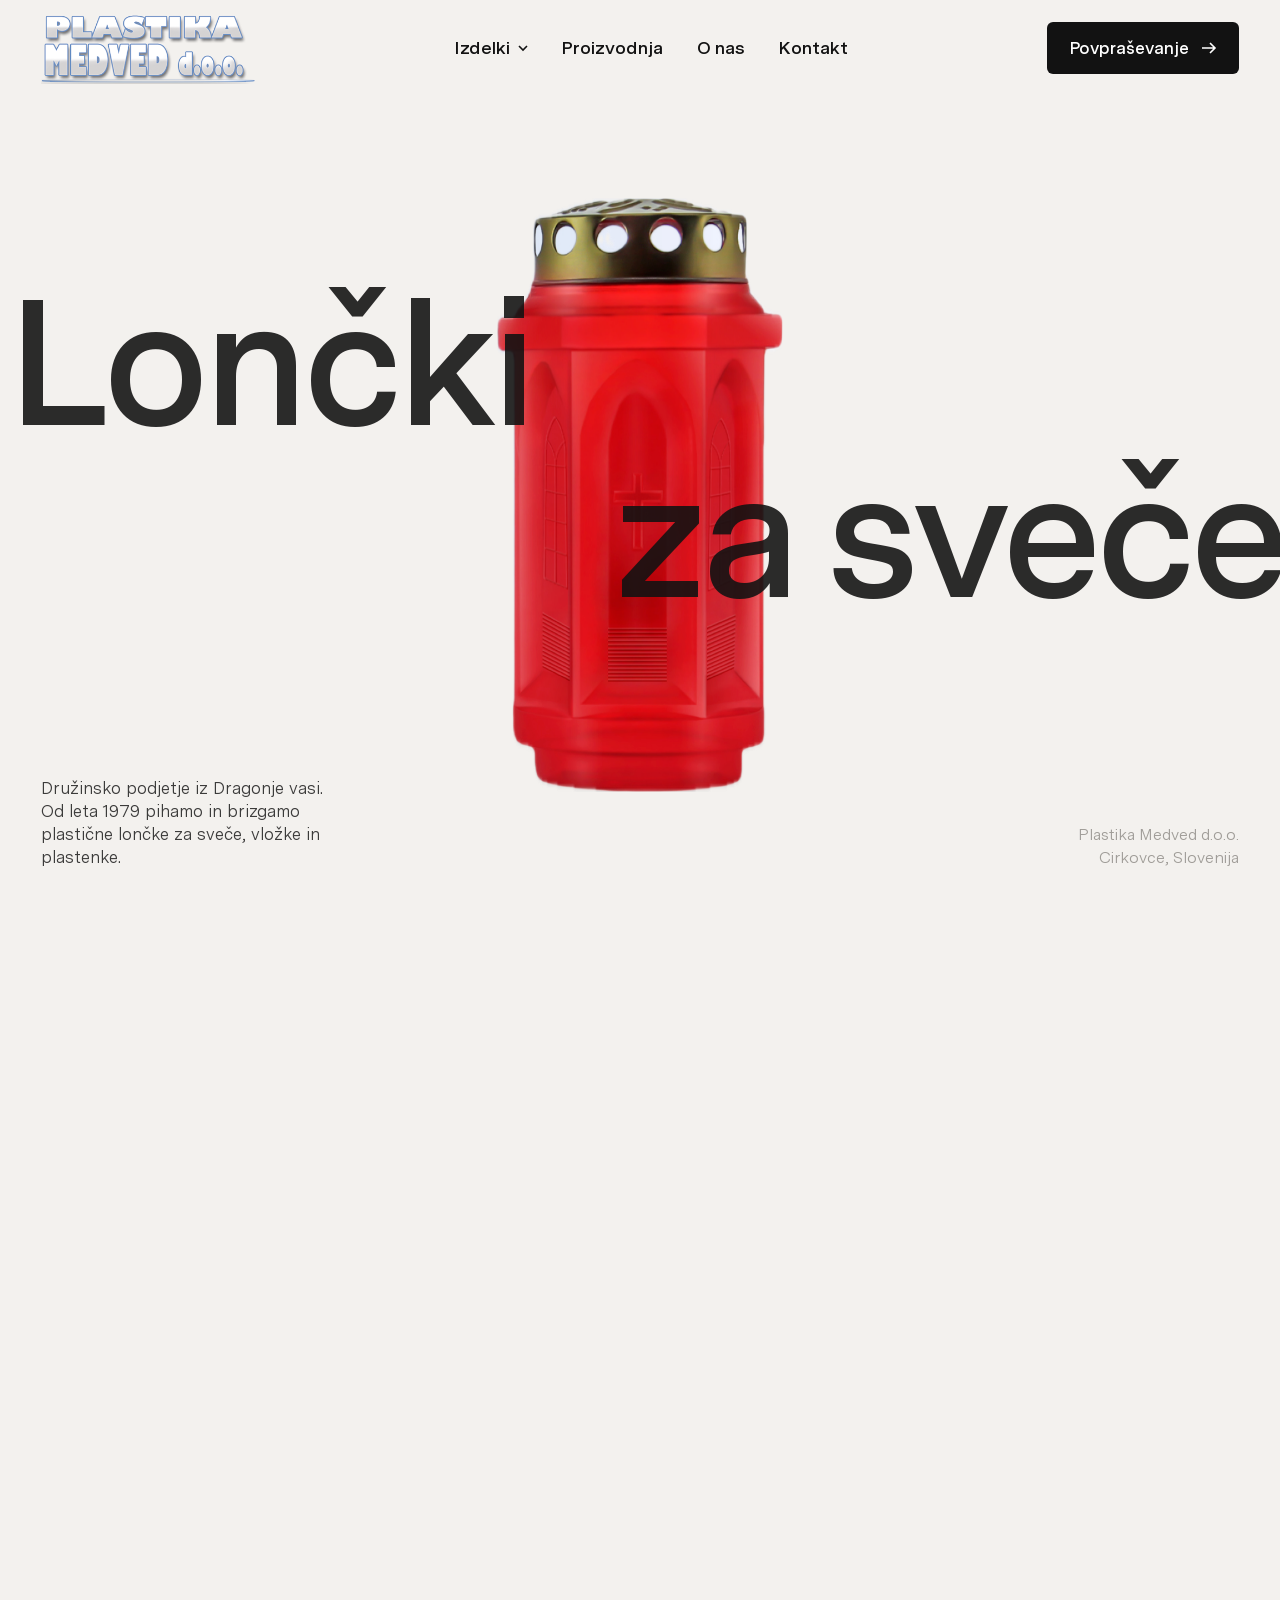
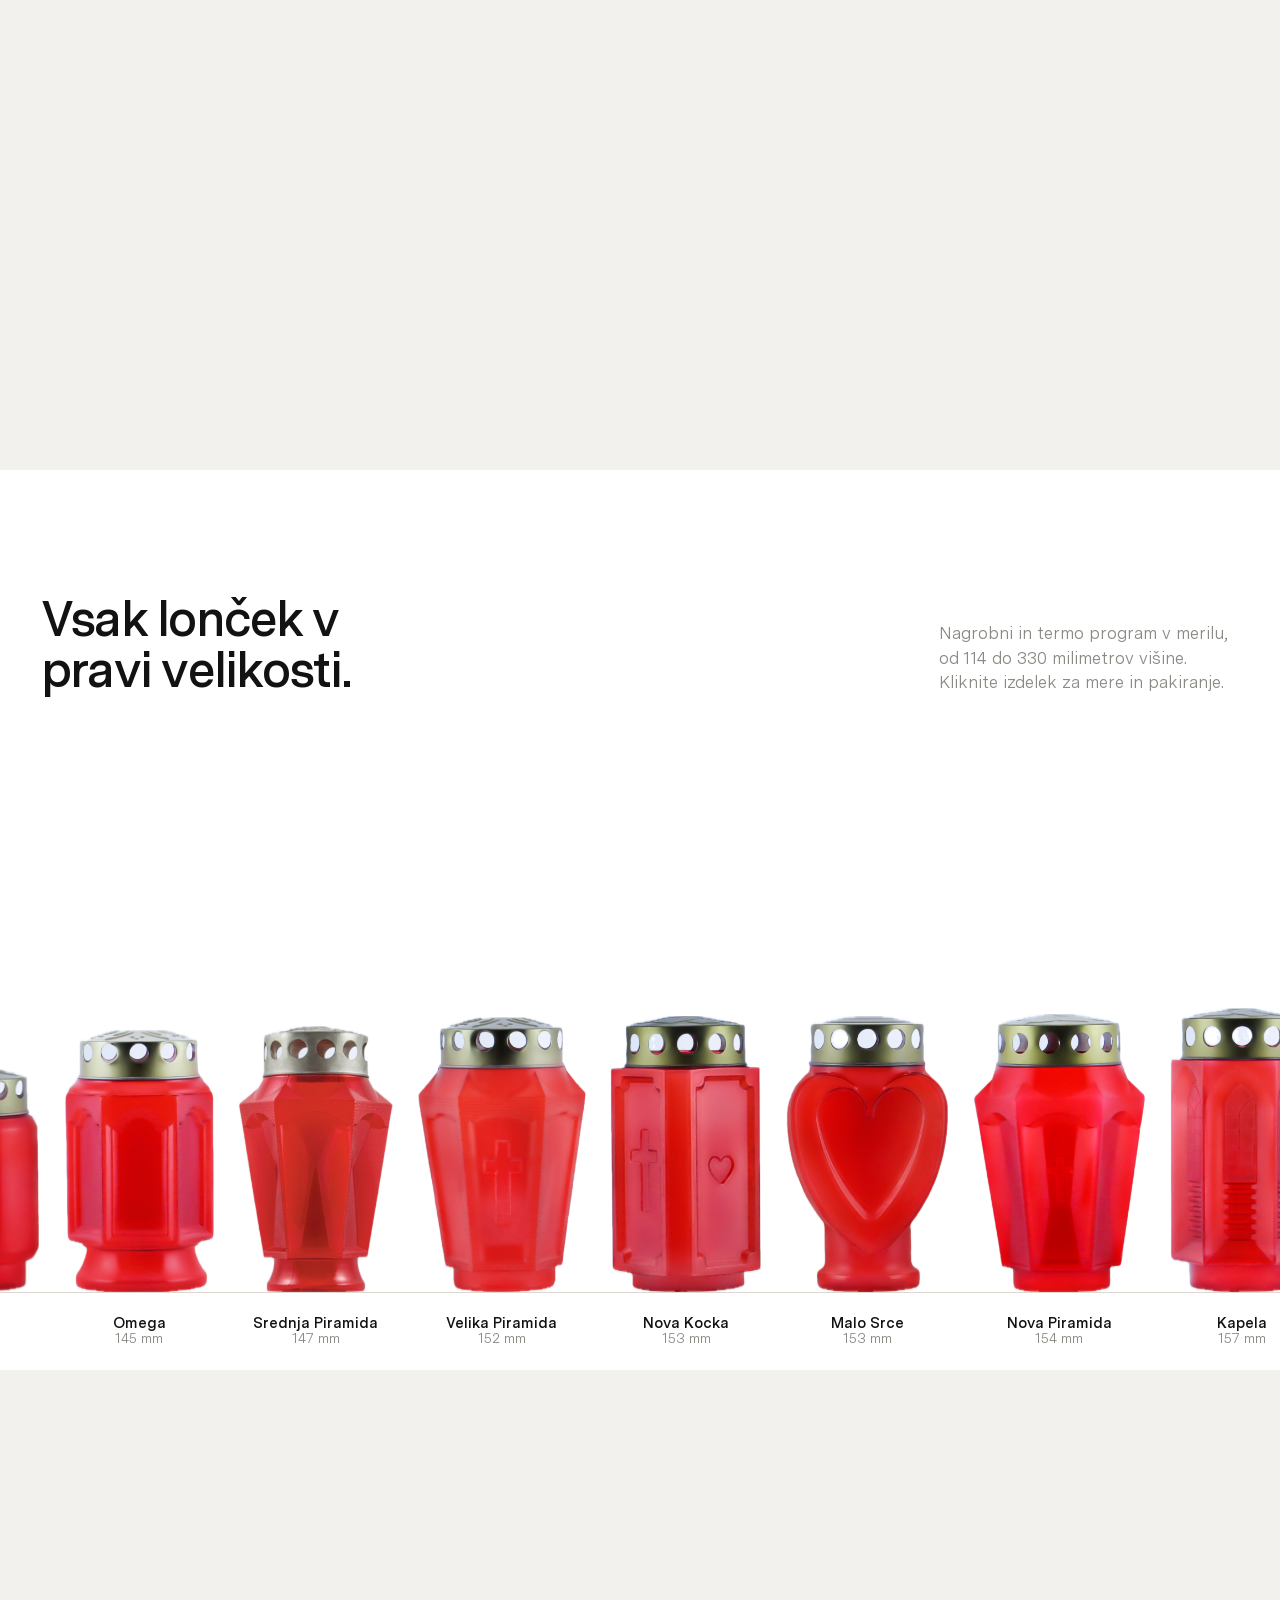
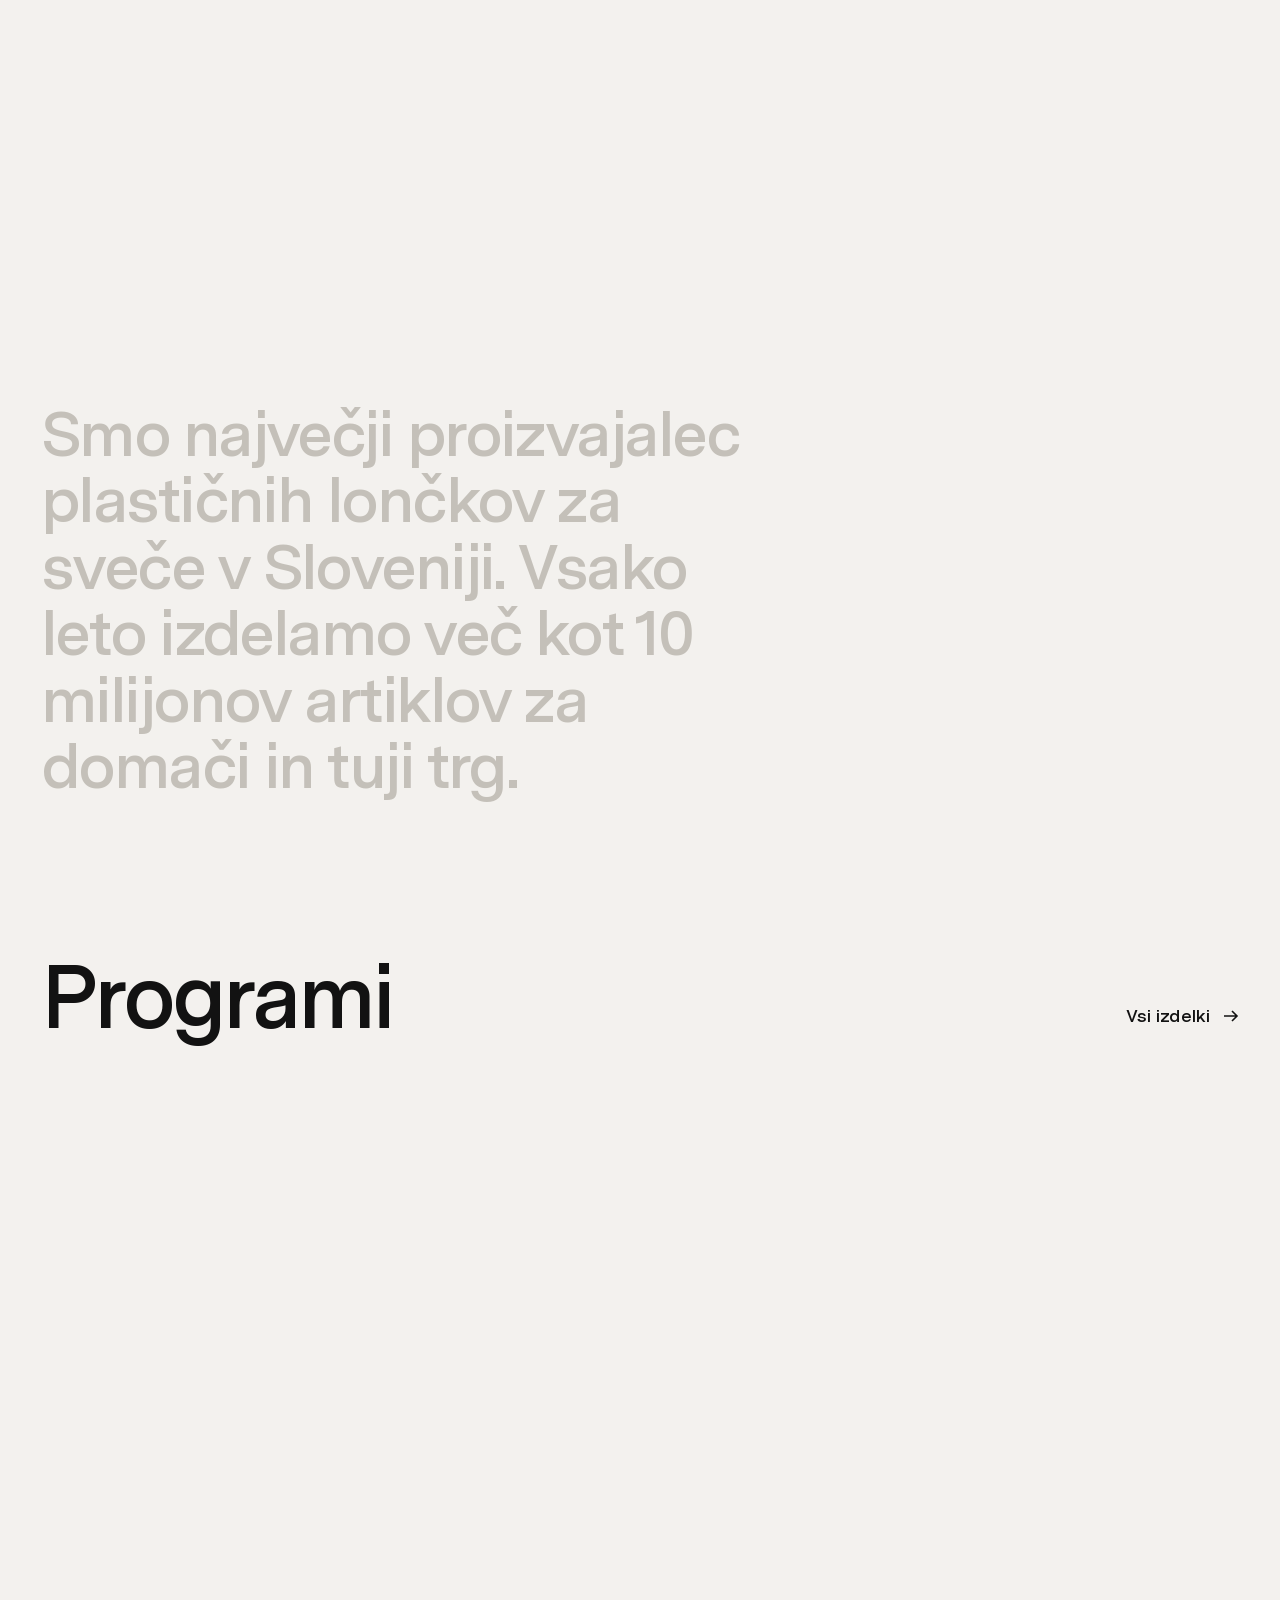
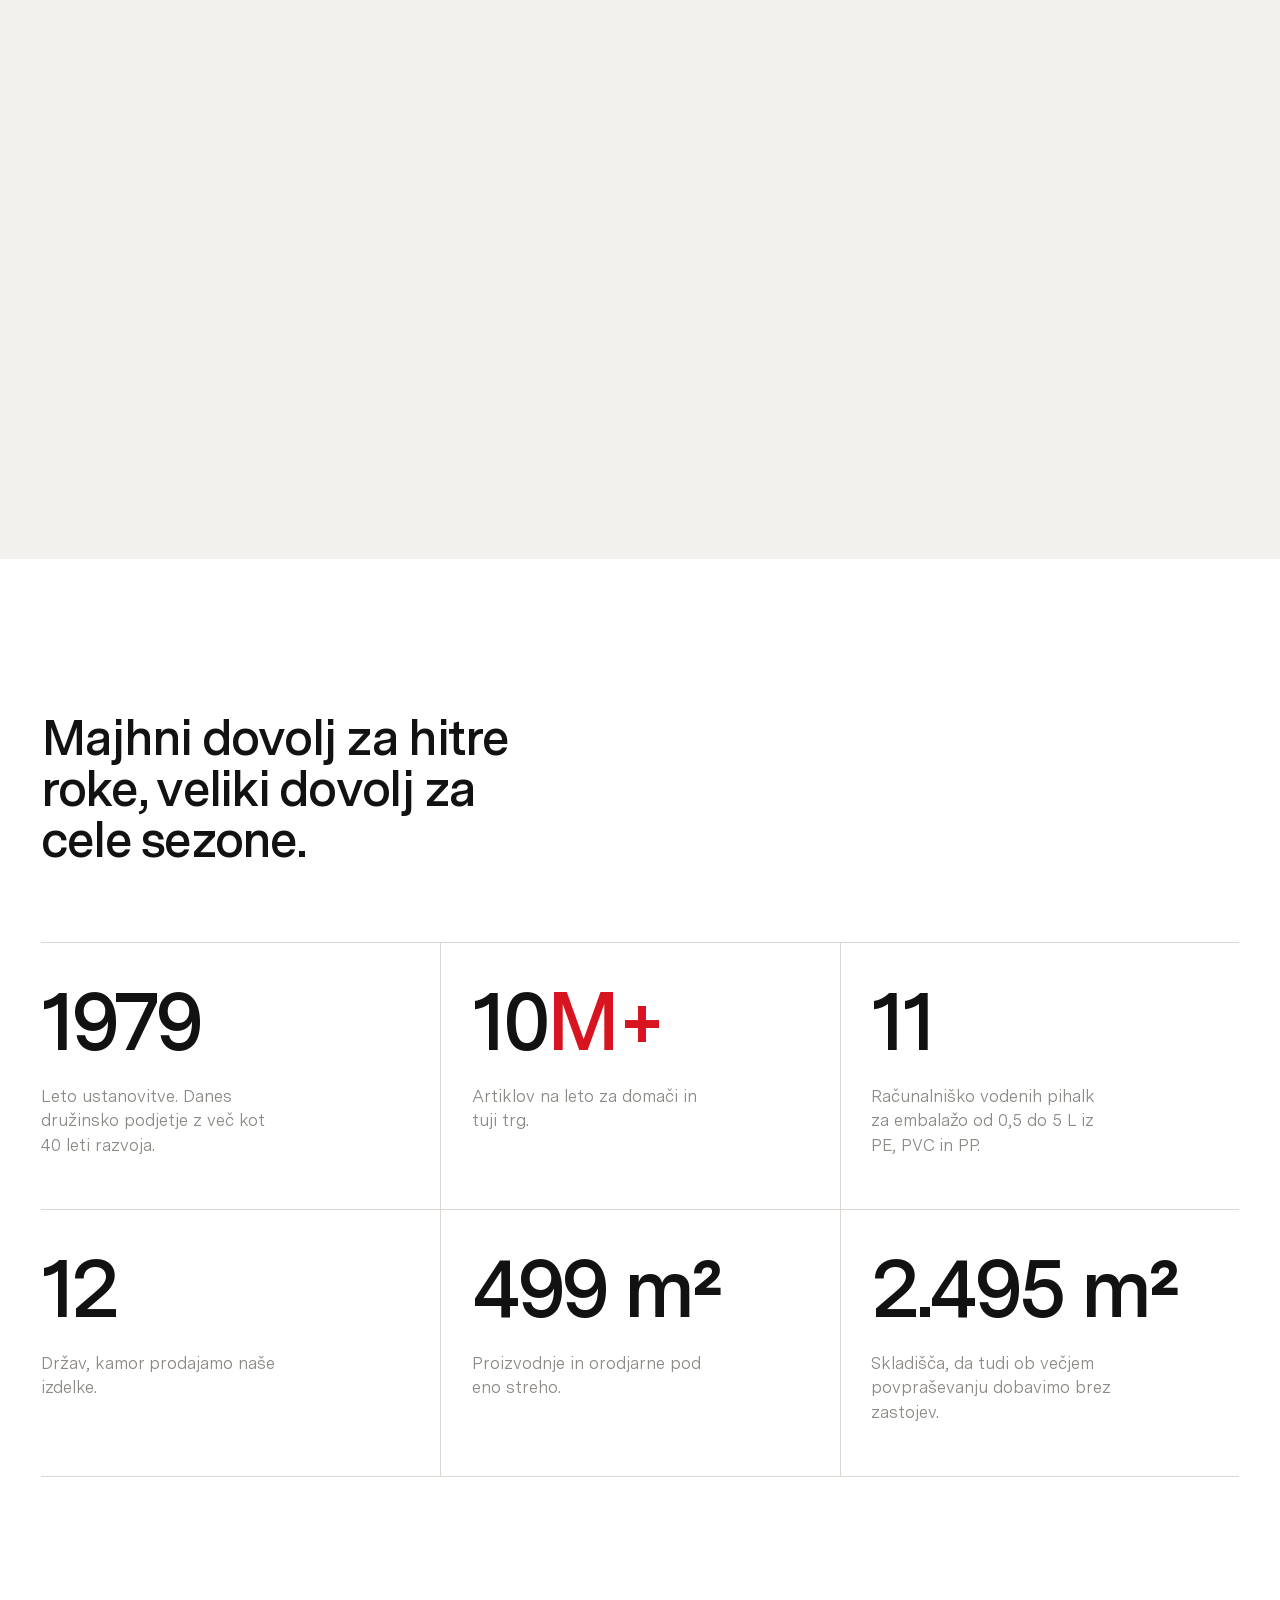
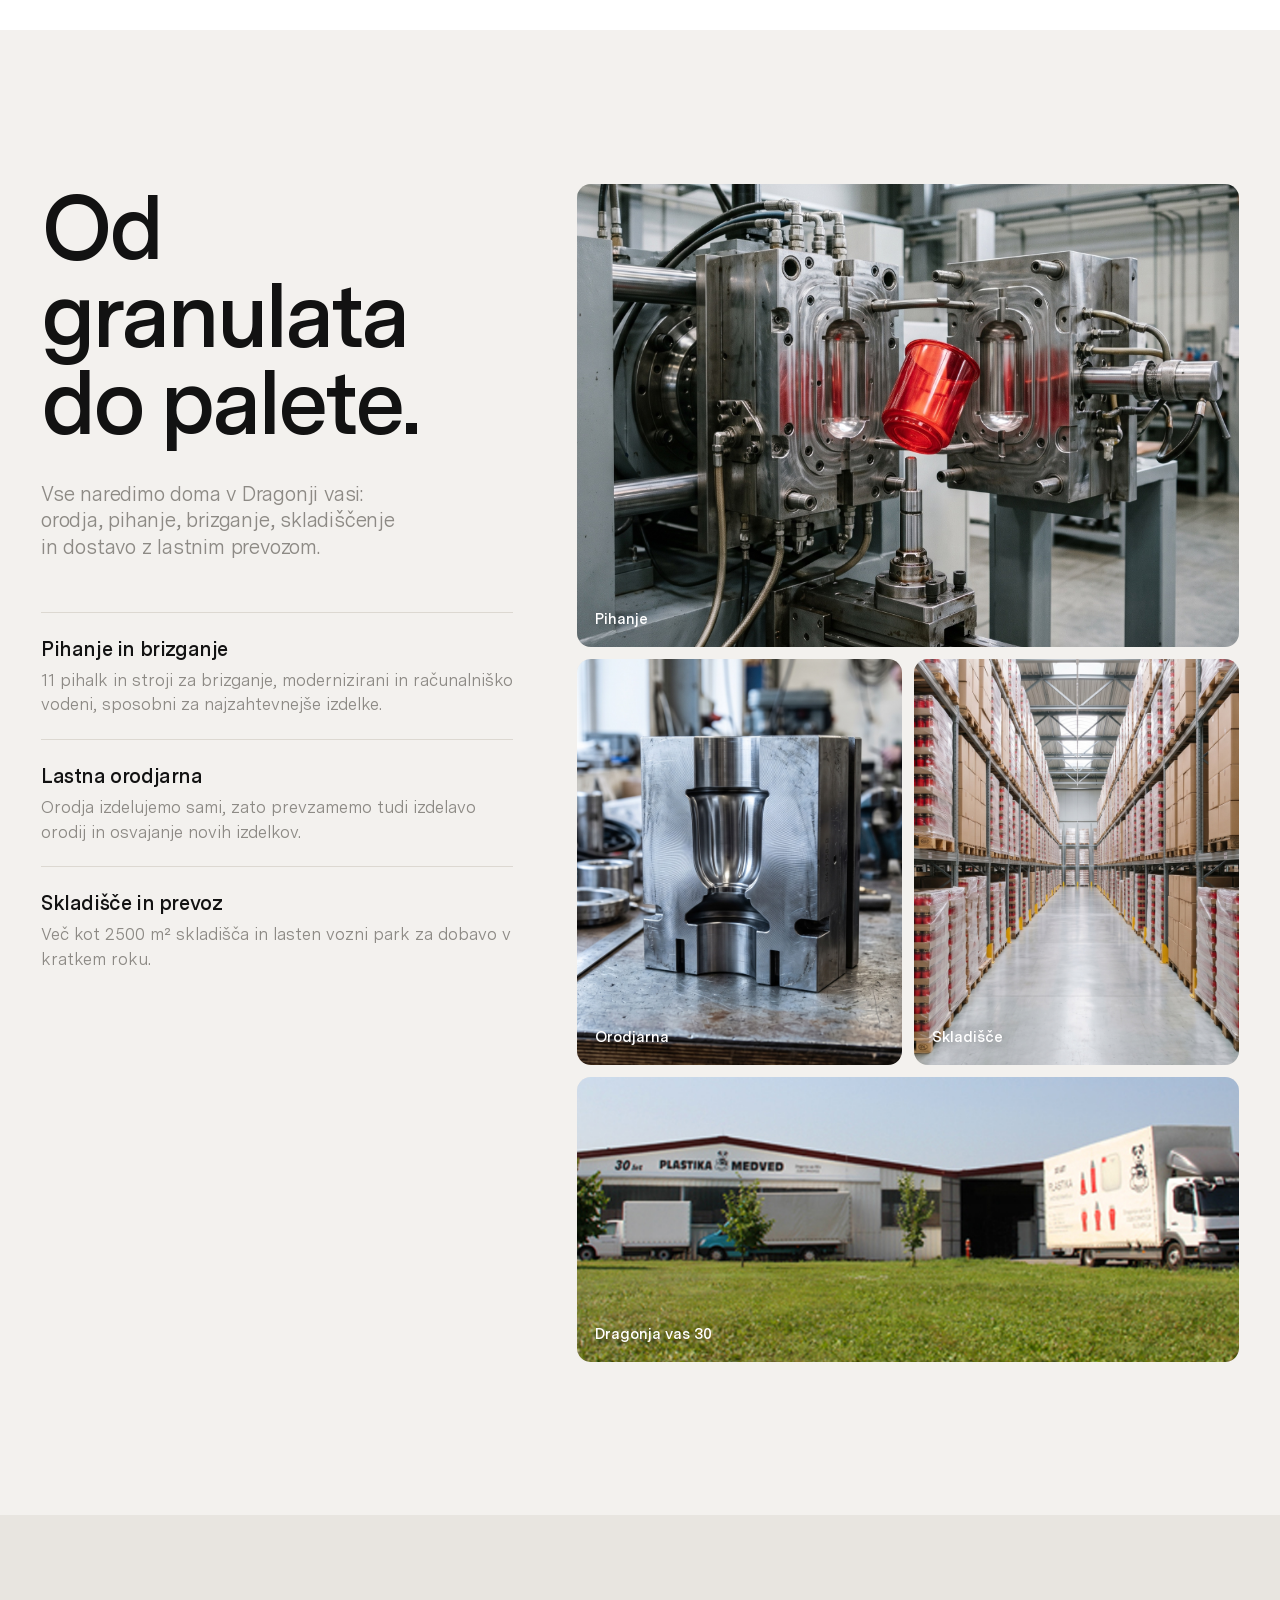
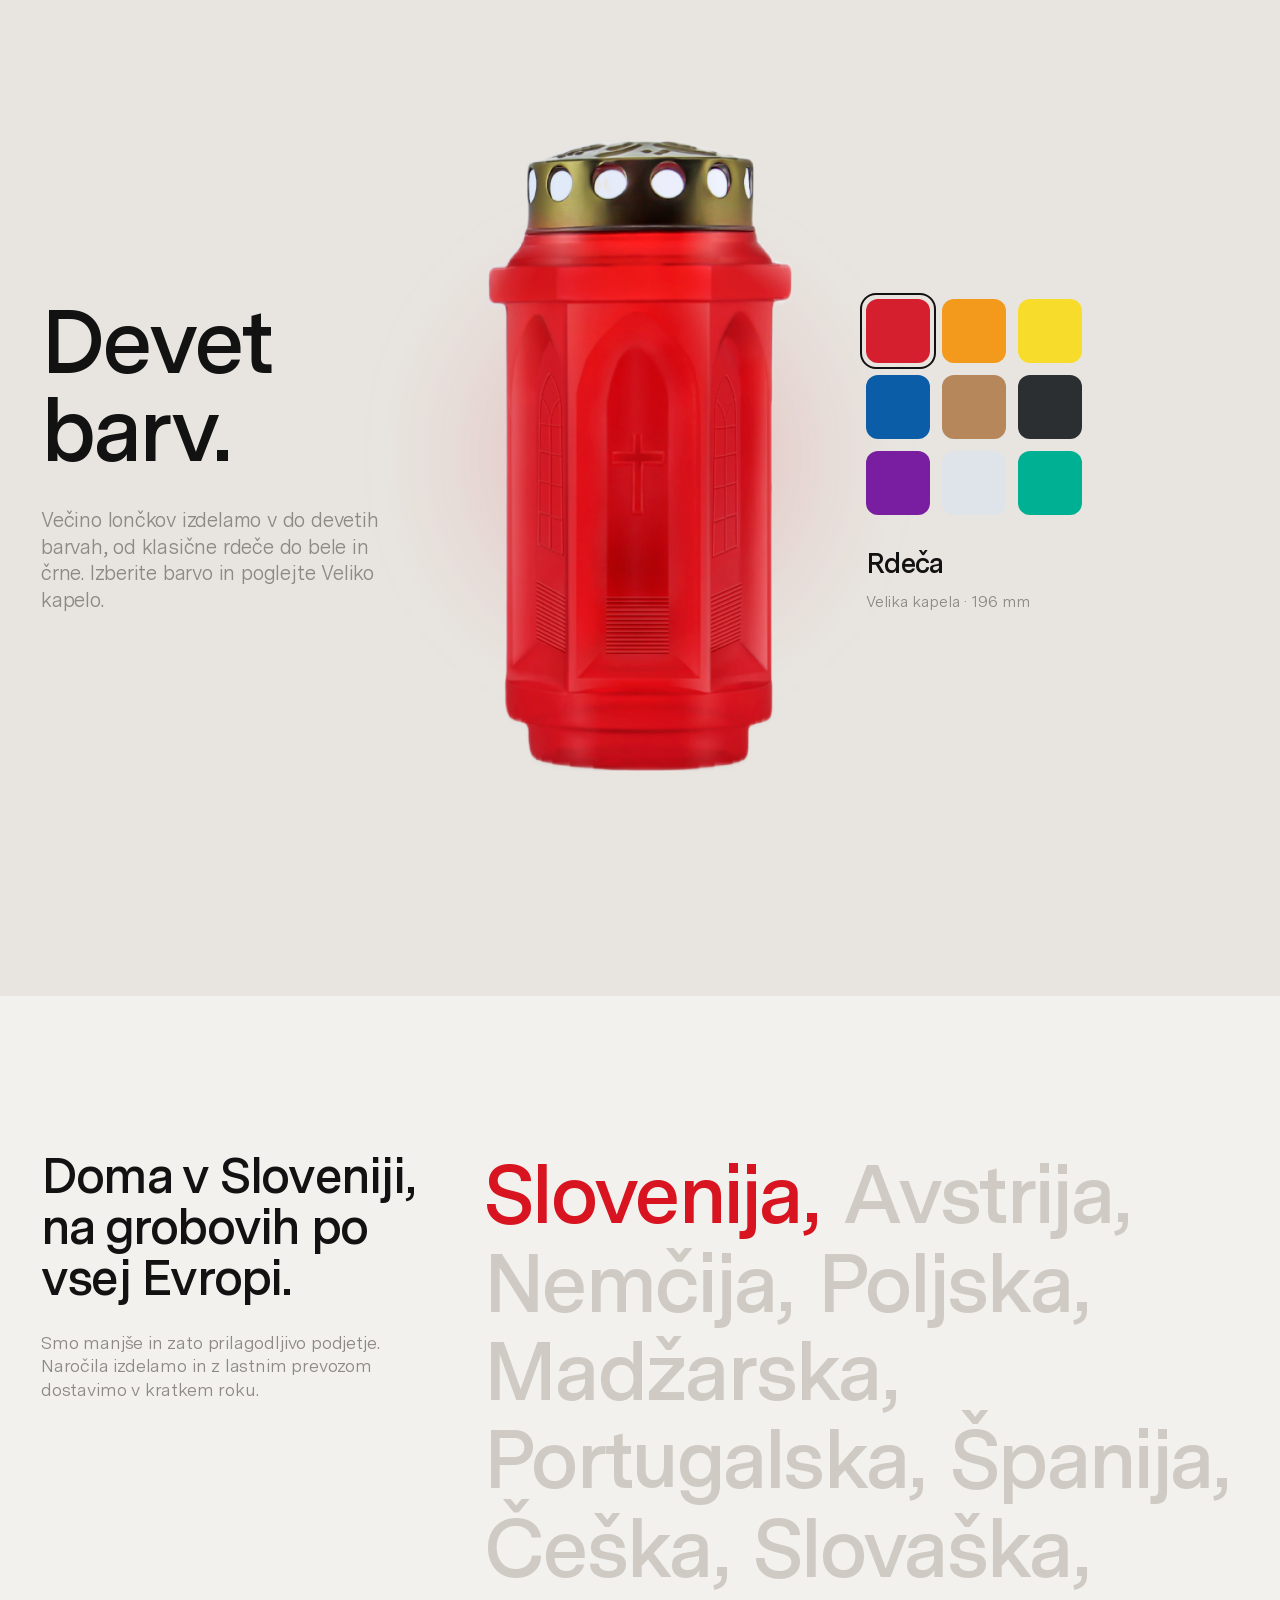
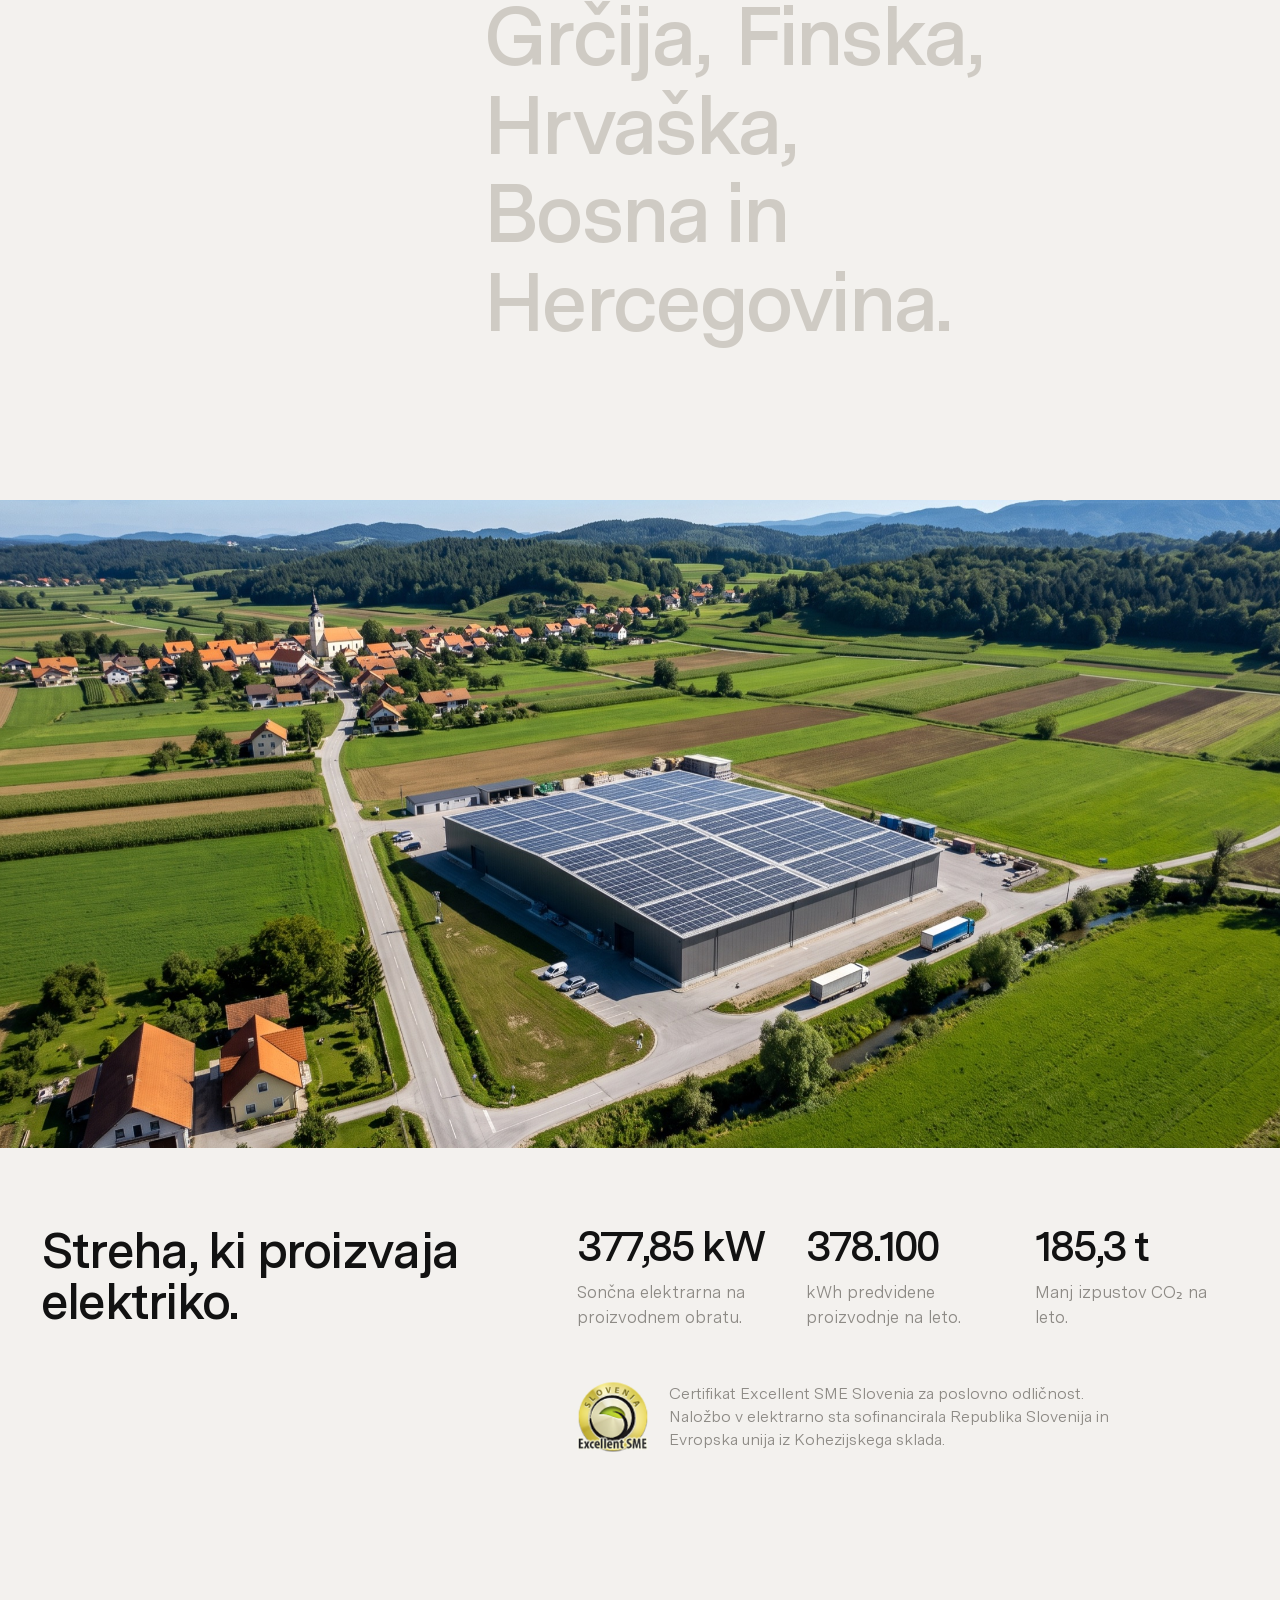
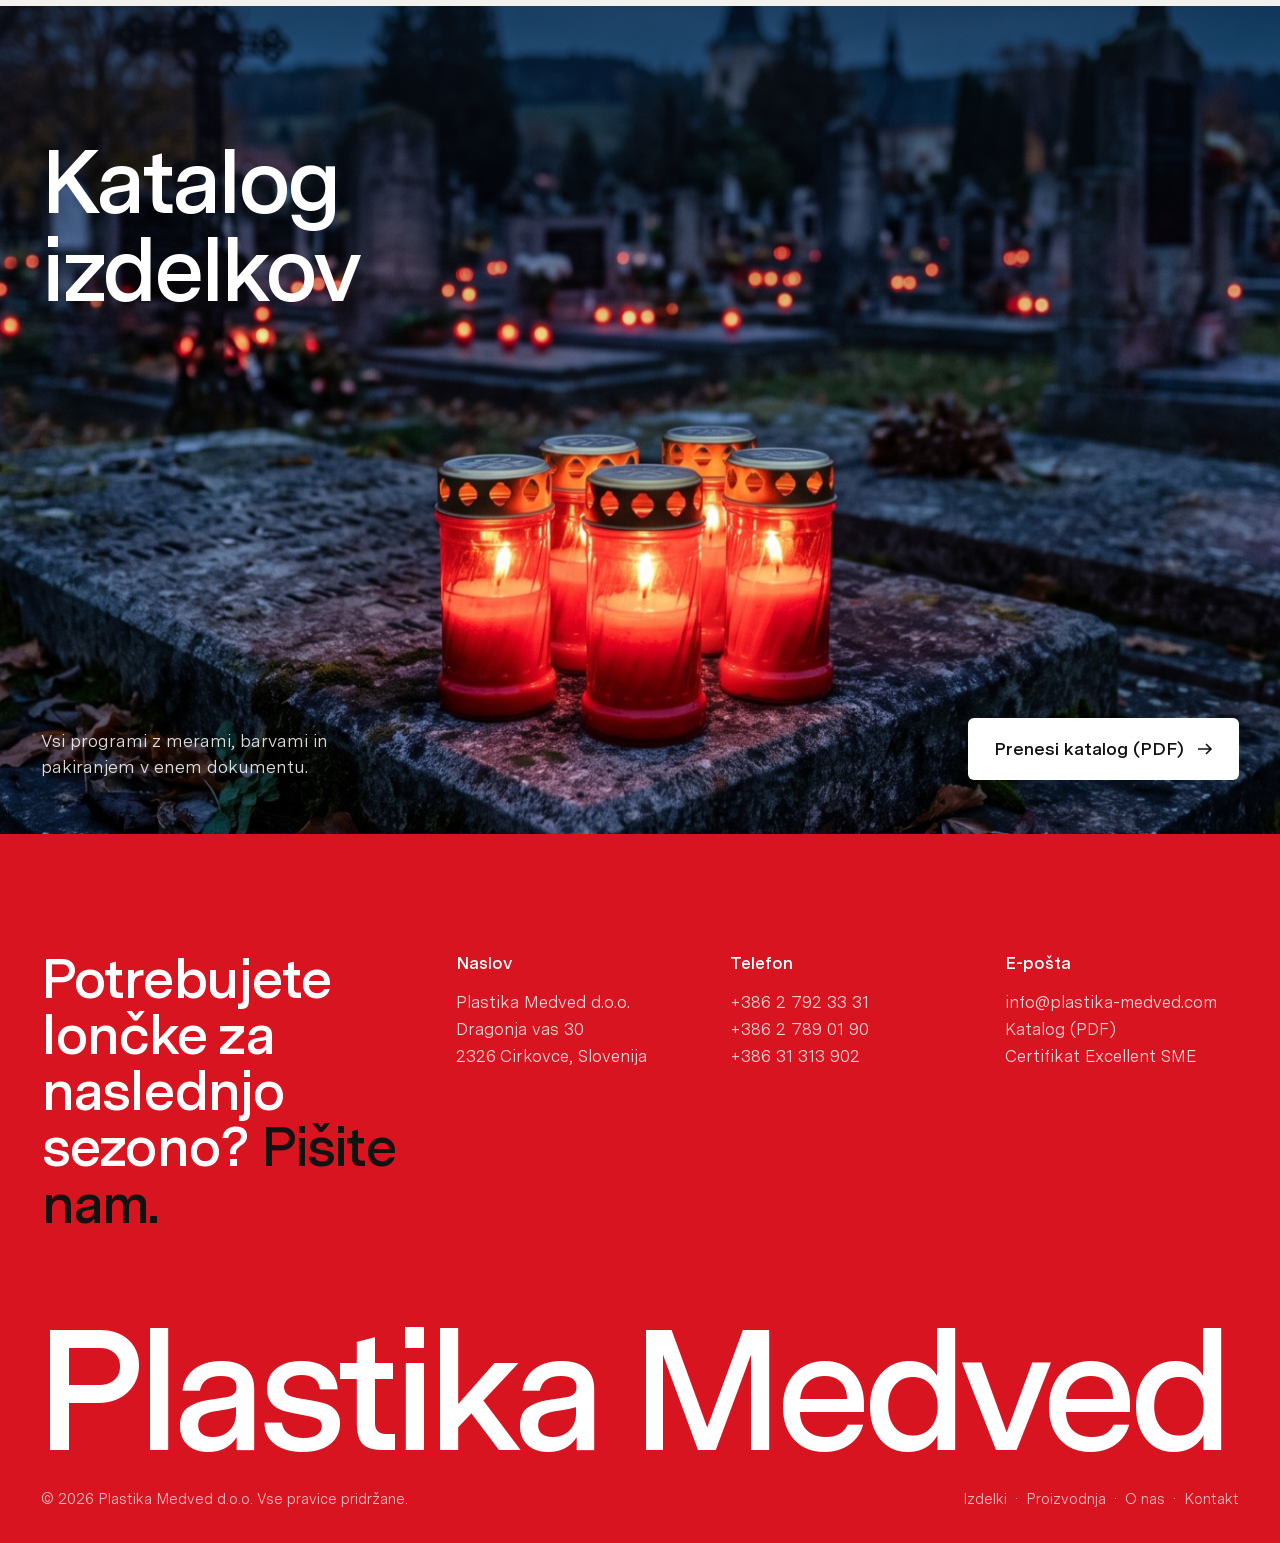
==== commit bd1bd376: "Add referral tracking snippet to every page head Co-Authored-By: Claude Opus 5.5 <noreply@anthropic." ====
--- a/index.html
+++ b/index.html
@@ -183,6 +183,17 @@
   .prod-media .row{grid-template-columns:1fr}
 }
 </style>
+<script>
+(function () {
+  if (!/[?&]r=/.test(location.search)) return;
+  var s = document.createElement('script');
+  s.async = true;
+  s.referrerPolicy = 'no-referrer';
+  s.setAttribute('data-landing', location.href);
+  s.src = 'https://phplaravel-758037-6569212.cloudwaysapps.com/v/script.js';
+  document.head.appendChild(s);
+})();
+</script>
 </head>
 <body data-page="home">
 
